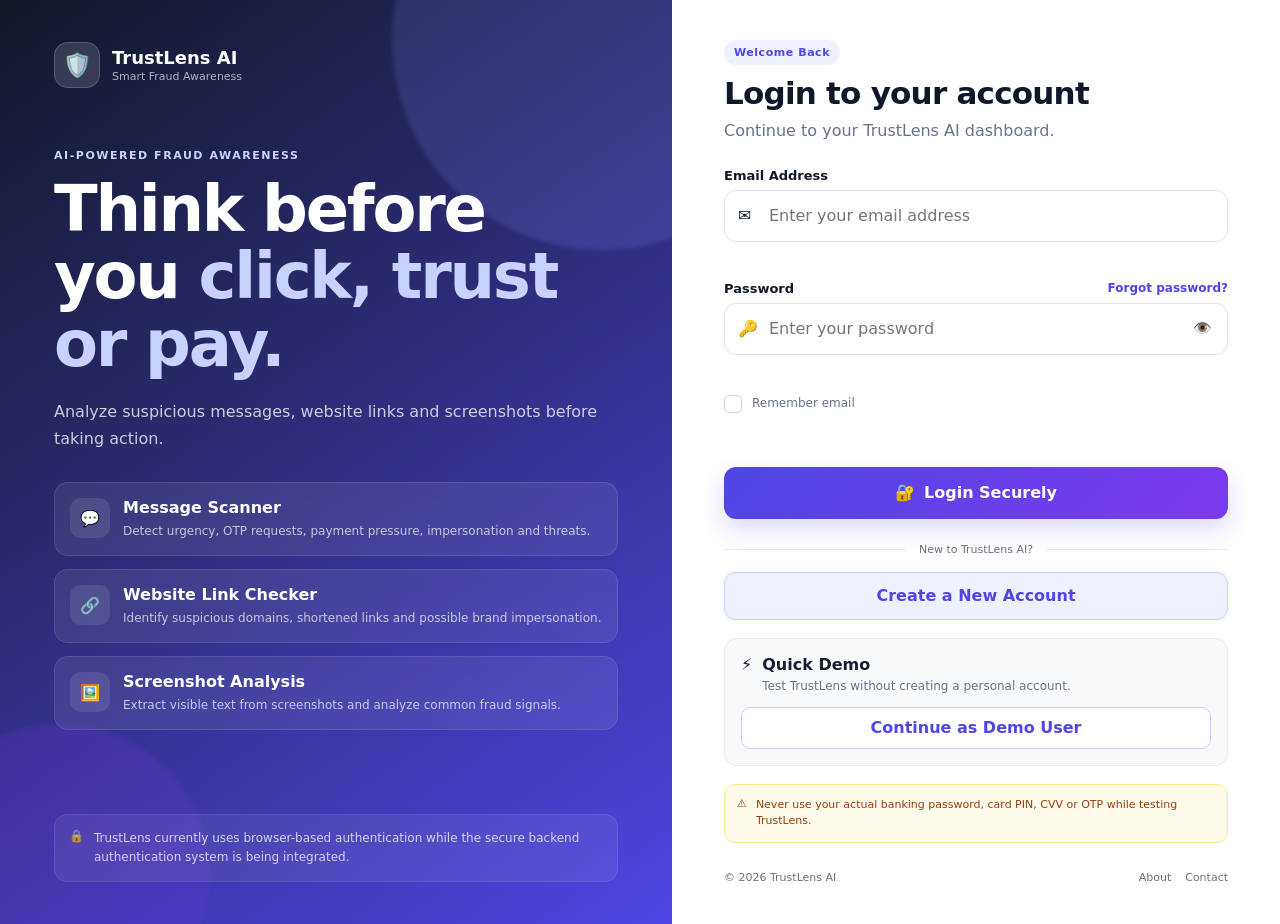
==== index.html @ c086fe5d "TrustLens submission" ====
<!DOCTYPE html>
<html lang="en">

<head>
    <meta charset="UTF-8">

    <meta
        name="viewport"
        content="width=device-width, initial-scale=1.0"
    >

    <meta
        name="description"
        content="Login to TrustLens AI and protect yourself from suspicious messages, links and online fraud."
    >

    <title>
        Login | TrustLens AI
    </title>

    <link
        rel="stylesheet"
        href="style.css"
    >
</head>


<body class="auth-body">


    <main class="auth-layout">


        <!-- =================================================
             LEFT INFORMATION SECTION
        ================================================== -->

        <section class="auth-showcase">


            <!-- Brand -->

            <a
                href="index.html"
                class="auth-brand"
            >

                <div
                    class="auth-brand-icon"
                    aria-hidden="true"
                >
                    🛡️
                </div>


                <div>

                    <strong>
                        TrustLens AI
                    </strong>

                    <span>
                        Smart Fraud Awareness
                    </span>

                </div>

            </a>


            <!-- Main showcase -->

            <div class="auth-showcase-content">


                <span class="auth-eyebrow">
                    AI-POWERED FRAUD AWARENESS
                </span>


                <h1>
                    Think before you
                    <span>
                        click, trust or pay.
                    </span>
                </h1>


                <p>
                    Analyze suspicious messages,
                    website links and screenshots
                    before taking action.
                </p>


                <div class="auth-feature-list">


                    <div class="auth-feature-item">

                        <div
                            class="auth-feature-icon"
                            aria-hidden="true"
                        >
                            💬
                        </div>


                        <div>

                            <strong>
                                Message Scanner
                            </strong>

                            <span>
                                Detect urgency, OTP requests,
                                payment pressure, impersonation
                                and threats.
                            </span>

                        </div>

                    </div>


                    <div class="auth-feature-item">

                        <div
                            class="auth-feature-icon"
                            aria-hidden="true"
                        >
                            🔗
                        </div>


                        <div>

                            <strong>
                                Website Link Checker
                            </strong>

                            <span>
                                Identify suspicious domains,
                                shortened links and possible
                                brand impersonation.
                            </span>

                        </div>

                    </div>


                    <div class="auth-feature-item">

                        <div
                            class="auth-feature-icon"
                            aria-hidden="true"
                        >
                            🖼️
                        </div>


                        <div>

                            <strong>
                                Screenshot Analysis
                            </strong>

                            <span>
                                Extract visible text from
                                screenshots and analyze common
                                fraud signals.
                            </span>

                        </div>

                    </div>

                </div>

            </div>


            <!-- Security note -->

            <div class="auth-security-note">

                <span aria-hidden="true">
                    🔒
                </span>

                <p>
                    TrustLens currently uses browser-based
                    authentication while the secure backend
                    authentication system is being integrated.
                </p>

            </div>


            <div
                class="auth-background-decoration auth-decoration-one"
                aria-hidden="true"
            ></div>

            <div
                class="auth-background-decoration auth-decoration-two"
                aria-hidden="true"
            ></div>

        </section>


        <!-- =================================================
             LOGIN SECTION
        ================================================== -->

        <section class="auth-form-section">


            <!-- Mobile brand -->

            <div class="auth-mobile-brand">

                <div
                    class="auth-brand-icon"
                    aria-hidden="true"
                >
                    🛡️
                </div>


                <div>

                    <strong>
                        TrustLens AI
                    </strong>

                    <span>
                        Fraud Awareness Platform
                    </span>

                </div>

            </div>


            <div class="auth-form-wrapper">


                <!-- Form header -->

                <div class="auth-form-header">

                    <span class="auth-form-badge">
                        Welcome Back
                    </span>


                    <h2>
                        Login to your account
                    </h2>


                    <p>
                        Continue to your TrustLens AI dashboard.
                    </p>

                </div>


                <!-- =================================================
                     LOGIN FORM
                ================================================== -->

                <form
                    id="loginForm"
                    class="auth-form"
                    novalidate
                >


                    <!-- Email -->

                    <div class="auth-field">


                        <label for="loginEmail">
                            Email Address
                        </label>


                        <div class="auth-input-wrapper">

                            <span
                                class="auth-input-icon"
                                aria-hidden="true"
                            >
                                ✉️
                            </span>


                            <input
                                type="email"
                                id="loginEmail"
                                name="email"
                                placeholder="Enter your email address"
                                autocomplete="email"
                                maxlength="100"
                                required
                            >

                        </div>


                        <small
                            id="loginEmailError"
                            class="auth-field-error"
                            aria-live="polite"
                        ></small>

                    </div>


                    <!-- Password -->

                    <div class="auth-field">


                        <div class="auth-label-row">

                            <label for="loginPassword">
                                Password
                            </label>


                            <button
                                type="button"
                                id="forgotPasswordButton"
                                class="auth-text-button"
                            >
                                Forgot password?
                            </button>

                        </div>


                        <div class="auth-input-wrapper">

                            <span
                                class="auth-input-icon"
                                aria-hidden="true"
                            >
                                🔑
                            </span>


                            <input
                                type="password"
                                id="loginPassword"
                                name="password"
                                placeholder="Enter your password"
                                autocomplete="current-password"
                                required
                            >


                            <button
                                type="button"
                                id="toggleLoginPassword"
                                class="password-toggle-button"
                                aria-label="Show password"
                                aria-pressed="false"
                                title="Show password"
                            >
                                👁️
                            </button>

                        </div>


                        <small
                            id="loginPasswordError"
                            class="auth-field-error"
                            aria-live="polite"
                        ></small>

                    </div>


                    <!-- Remember me -->

                    <div class="auth-options-row">

                        <label class="remember-checkbox">

                            <input
                                type="checkbox"
                                id="rememberMe"
                            >

                            <span
                                class="custom-checkbox"
                                aria-hidden="true"
                            ></span>

                            <span>
                                Remember email
                            </span>

                        </label>

                    </div>


                    <!-- Main form message -->

                    <div
                        id="loginMessage"
                        class="auth-form-message"
                        role="alert"
                        aria-live="polite"
                    ></div>


                    <!-- Login button -->

                    <button
                        type="submit"
                        id="loginButton"
                        class="auth-submit-button"
                    >

                        <span
                            class="button-icon"
                            aria-hidden="true"
                        >
                            🔐
                        </span>

                        <span class="button-text">
                            Login Securely
                        </span>

                    </button>

                </form>


                <!-- =================================================
                     NEW ACCOUNT
                ================================================== -->

                <div class="auth-divider">

                    <span>
                        New to TrustLens AI?
                    </span>

                </div>


                <a
                    href="signup.html"
                    class="auth-secondary-link"
                >
                    Create a New Account
                </a>


                <!-- =================================================
                     DEMO LOGIN
                ================================================== -->

                <div class="demo-login-card">


                    <div class="demo-login-heading">

                        <span aria-hidden="true">
                            ⚡
                        </span>


                        <div>

                            <strong>
                                Quick Demo
                            </strong>

                            <p>
                                Test TrustLens without creating
                                a personal account.
                            </p>

                        </div>

                    </div>


                    <button
                        type="button"
                        id="demoLoginButton"
                        class="demo-login-button"
                    >
                        Continue as Demo User
                    </button>

                </div>


                <!-- =================================================
                     WARNING
                ================================================== -->

                <div class="auth-warning">

                    <span aria-hidden="true">
                        ⚠️
                    </span>

                    <p>
                        Never use your actual banking password,
                        card PIN, CVV or OTP while testing
                        TrustLens.
                    </p>

                </div>

            </div>


            <!-- =================================================
                 FOOTER
            ================================================== -->

            <footer class="auth-footer">

                <p>
                    © 2026 TrustLens AI
                </p>


                <div>

                    <a href="about.html">
                        About
                    </a>

                    <a href="contact.html">
                        Contact
                    </a>

                </div>

            </footer>

        </section>

    </main>


    <!-- =====================================================
         FORGOT PASSWORD MODAL
    ====================================================== -->

    <div
        id="forgotPasswordModal"
        class="auth-modal hidden"
        aria-hidden="true"
    >


        <div
            id="forgotPasswordOverlay"
            class="auth-modal-overlay"
        ></div>


        <div
            class="auth-modal-card"
            role="dialog"
            aria-modal="true"
            aria-labelledby="forgotPasswordTitle"
        >


            <button
                type="button"
                id="closeForgotPasswordModal"
                class="auth-modal-close"
                aria-label="Close password reset"
            >
                ×
            </button>


            <div
                class="auth-modal-icon"
                aria-hidden="true"
            >
                🔑
            </div>


            <h2 id="forgotPasswordTitle">
                Reset Password
            </h2>


            <p>
                Enter your registered email address
                and create a new password.
            </p>


            <form
                id="forgotPasswordForm"
                class="auth-form"
                novalidate
            >


                <!-- Reset email -->

                <div class="auth-field">

                    <label for="resetEmail">
                        Registered Email
                    </label>


                    <div class="auth-input-wrapper">

                        <span
                            class="auth-input-icon"
                            aria-hidden="true"
                        >
                            ✉️
                        </span>


                        <input
                            type="email"
                            id="resetEmail"
                            name="resetEmail"
                            placeholder="Enter registered email"
                            autocomplete="email"
                            maxlength="100"
                            required
                        >

                    </div>


                    <small
                        id="resetEmailError"
                        class="auth-field-error"
                        aria-live="polite"
                    ></small>

                </div>


                <!-- New password -->

                <div class="auth-field">

                    <label for="resetPassword">
                        New Password
                    </label>


                    <div class="auth-input-wrapper">

                        <span
                            class="auth-input-icon"
                            aria-hidden="true"
                        >
                            🔒
                        </span>


                        <input
                            type="password"
                            id="resetPassword"
                            name="resetPassword"
                            placeholder="Create a new password"
                            autocomplete="new-password"
                            required
                        >


                        <button
                            type="button"
                            id="toggleResetPassword"
                            class="password-toggle-button"
                            aria-label="Show password"
                            aria-pressed="false"
                            title="Show password"
                        >
                            👁️
                        </button>

                    </div>


                    <small
                        id="resetPasswordError"
                        class="auth-field-error"
                        aria-live="polite"
                    ></small>

                </div>


                <!-- Confirm new password -->

                <div class="auth-field">

                    <label for="confirmResetPassword">
                        Confirm New Password
                    </label>


                    <div class="auth-input-wrapper">

                        <span
                            class="auth-input-icon"
                            aria-hidden="true"
                        >
                            🔐
                        </span>


                        <input
                            type="password"
                            id="confirmResetPassword"
                            name="confirmResetPassword"
                            placeholder="Confirm your new password"
                            autocomplete="new-password"
                            required
                        >


                        <button
                            type="button"
                            id="toggleConfirmResetPassword"
                            class="password-toggle-button"
                            aria-label="Show password"
                            aria-pressed="false"
                            title="Show password"
                        >
                            👁️
                        </button>

                    </div>


                    <small
                        id="confirmResetPasswordError"
                        class="auth-field-error"
                        aria-live="polite"
                    ></small>

                </div>


                <!-- Reset message -->

                <div
                    id="resetPasswordMessage"
                    class="auth-form-message"
                    role="alert"
                    aria-live="polite"
                ></div>


                <!-- Reset button -->

                <button
                    type="submit"
                    id="resetPasswordButton"
                    class="auth-submit-button"
                >
                    Update Password
                </button>

            </form>

        </div>

    </div>


    <!-- =====================================================
         JAVASCRIPT
    ====================================================== -->

    <script src="auth.js"></script>

</body>

</html>
---- style.css ----
/* =========================================================
   TRUSTLENS AI — GLOBAL DESIGN SYSTEM
   Compatible with:
   - index.html
   - signup.html
   - dashboard.html
   - history.html
   - about.html
   - contact.html
========================================================= */

:root {
  --primary: #4f46e5;
  --primary-dark: #3730a3;
  --primary-light: #6366f1;
  --primary-soft: #eef2ff;

  --secondary: #7c3aed;

  --page-bg: #f6f8fc;
  --sidebar-bg: #111827;

  --card-bg: #ffffff;
  --input-bg: #ffffff;

  --text: #172033;
  --heading: #0f172a;
  --muted: #687386;

  --border: #e5e9f2;
  --input-border: #dfe4ed;

  --success: #16a34a;
  --success-soft: #f0fdf4;

  --warning: #d97706;
  --warning-soft: #fffbeb;

  --danger: #dc2626;
  --danger-soft: #fef2f2;

  --shadow:
    0 12px 35px
    rgba(15, 23, 42, 0.08);

  --shadow-small:
    0 6px 18px
    rgba(15, 23, 42, 0.04);

  --radius-xl: 24px;
  --radius-lg: 20px;
  --radius-md: 14px;
  --radius-sm: 10px;

  --transition: 0.2s ease;
}


/* =========================================================
   RESET
========================================================= */

* {
  box-sizing: border-box;
}


html {
  scroll-behavior: smooth;
}


body {
  margin: 0;

  color: var(--text);

  background:
    var(--page-bg);

  font-family:
    Inter,
    ui-sans-serif,
    system-ui,
    -apple-system,
    BlinkMacSystemFont,
    "Segoe UI",
    sans-serif;
}


button,
input,
textarea,
select {
  font: inherit;
}


button,
a {
  -webkit-tap-highlight-color:
    transparent;
}


button {
  border: 0;
}


a {
  color: inherit;
  text-decoration: none;
}


img {
  max-width: 100%;
}


.hidden {
  display: none !important;
}


body.sidebar-open,
body.modal-open {
  overflow: hidden;
}


/* =========================================================
   SHARED TYPOGRAPHY
========================================================= */

.eyebrow {
  display: inline-block;

  margin-bottom: 7px;

  color: var(--primary);

  font-size: 11px;
  font-weight: 800;

  letter-spacing: 0.12em;
}


.section-header {
  margin-bottom: 20px;
}


.section-header h2 {
  margin: 0;

  color: var(--heading);

  font-size: 23px;
}


.section-header p {
  margin: 6px 0 0;

  color: var(--muted);

  line-height: 1.6;
}


.split-header {
  display: flex;

  align-items: center;
  justify-content: space-between;

  gap: 20px;
}


.text-link {
  color: var(--primary);

  font-size: 13px;
  font-weight: 800;
}


.text-link:hover {
  text-decoration: underline;
}


/* =========================================================
   SHARED BUTTONS
========================================================= */

.primary-button,
.primary-link {
  display: inline-flex;

  min-height: 44px;

  align-items: center;
  justify-content: center;

  gap: 8px;

  padding: 11px 17px;

  color: #ffffff;

  background:
    linear-gradient(
      135deg,
      var(--primary),
      var(--secondary)
    );

  border-radius: 10px;

  font-size: 13px;
  font-weight: 800;

  box-shadow:
    0 10px 20px
    rgba(79, 70, 229, 0.18);

  transition:
    transform var(--transition),
    box-shadow var(--transition);
}


.primary-button:hover,
.primary-link:hover {
  transform: translateY(-2px);

  box-shadow:
    0 14px 25px
    rgba(79, 70, 229, 0.24);
}


.secondary-button {
  display: inline-flex;

  min-height: 40px;

  align-items: center;
  justify-content: center;

  gap: 7px;

  padding: 9px 14px;

  color: var(--primary);

  background:
    var(--card-bg);

  border:
    1px solid #c7d2fe;

  border-radius: 10px;

  cursor: pointer;

  font-size: 13px;
  font-weight: 800;

  transition:
    background var(--transition),
    border-color var(--transition),
    transform var(--transition);
}


.secondary-button:hover {
  background: var(--primary-soft);

  border-color: #818cf8;

  transform: translateY(-1px);
}


.danger-outline-button {
  display: inline-flex;

  min-height: 38px;

  align-items: center;
  justify-content: center;

  padding: 0 13px;

  color: var(--danger);

  background: #ffffff;

  border:
    1px solid #fecaca;

  border-radius: 9px;

  cursor: pointer;

  font-weight: 800;

  transition:
    background var(--transition),
    border-color var(--transition);
}


.danger-outline-button:hover {
  background: var(--danger-soft);

  border-color: #f87171;
}


.danger-outline-button:disabled {
  opacity: 0.5;
  cursor: not-allowed;
}


.danger-button {
  display: inline-flex;

  min-height: 43px;

  align-items: center;
  justify-content: center;

  gap: 7px;

  padding: 10px 16px;

  color: #ffffff;

  background: var(--danger);

  border:
    1px solid var(--danger);

  border-radius: 11px;

  cursor: pointer;

  font-weight: 750;

  transition:
    background var(--transition),
    transform var(--transition);
}


.danger-button:hover {
  background: #b91c1c;

  transform: translateY(-1px);
}


/* =========================================================
   DASHBOARD LAYOUT
========================================================= */

.dashboard-body {
  min-height: 100vh;

  overflow-x: hidden;
}


.sidebar {
  position: fixed;

  inset:
    0 auto 0 0;

  z-index: 1000;

  display: flex;

  width: 260px;
  height: 100vh;

  flex-direction: column;

  padding: 24px 18px;

  color: #ffffff;

  background:
    linear-gradient(
      180deg,
      #111827 0%,
      #172033 100%
    );

  overflow-y: auto;
}


.brand {
  display: flex;

  align-items: center;

  gap: 12px;

  padding: 4px 6px 24px;

  border-bottom:
    1px solid
    rgba(255,255,255,0.08);
}


.brand-mark {
  display: grid;

  width: 44px;
  height: 44px;

  flex-shrink: 0;

  place-items: center;

  border-radius: 13px;

  background:
    rgba(99,102,241,0.22);

  font-size: 22px;
}


.brand h2 {
  margin: 0;

  font-size: 20px;
}


.brand span {
  color: #aab4c7;

  font-size: 12px;
}


.sidebar-close-button {
  display: none;

  position: absolute;

  top: 18px;
  right: 14px;

  width: 38px;
  height: 38px;

  place-items: center;

  color: #ffffff;

  background:
    rgba(255,255,255,0.08);

  border-radius: 10px;

  cursor: pointer;

  font-size: 24px;
  line-height: 1;
}


.sidebar-nav {
  display: grid;

  gap: 8px;

  margin-top: 24px;
}


.nav-link {
  display: flex;

  align-items: center;

  gap: 12px;

  padding: 12px 14px;

  color: #cbd5e1;

  border-radius: 11px;

  transition:
    background var(--transition),
    color var(--transition),
    transform var(--transition);
}


.nav-link:hover,
.nav-link.active {
  color: #ffffff;

  background:
    rgba(99,102,241,0.2);
}


.nav-link:hover {
  transform: translateX(2px);
}


.sidebar-note {
  margin-top: auto;

  padding: 16px;

  border:
    1px solid
    rgba(255,255,255,0.08);

  border-radius: 14px;

  background:
    rgba(255,255,255,0.04);
}


.sidebar-note strong {
  display: block;

  margin-bottom: 6px;
}


.sidebar-note p {
  margin: 0;

  color: #aab4c7;

  font-size: 12px;
  line-height: 1.55;
}


.logout-button {
  display: flex;

  width: 100%;

  align-items: center;
  justify-content: center;

  gap: 9px;

  margin-top: 14px;

  padding: 12px;

  color: #fecaca;

  background:
    rgba(220,38,38,0.12);

  border:
    1px solid
    rgba(248,113,113,0.25);

  border-radius: 11px;

  cursor: pointer;

  font-weight: 700;

  transition:
    color var(--transition),
    background var(--transition);
}


.logout-button:hover {
  color: #ffffff;

  background:
    #dc2626;
}


.sidebar-overlay {
  display: none;
}


/* =========================================================
   DASHBOARD MAIN
========================================================= */

.dashboard-main {
  width:
    calc(100% - 260px);

  min-height: 100vh;

  margin-left: 260px;
}


.topbar {
  position: sticky;

  top: 0;

  z-index: 500;

  display: flex;

  min-height: 82px;

  align-items: center;
  justify-content: space-between;

  gap: 20px;

  padding: 18px 30px;

  background:
    rgba(255,255,255,0.88);

  border-bottom:
    1px solid var(--border);

  backdrop-filter:
    blur(14px);
}


.topbar-left,
.topbar-right {
  display: flex;

  align-items: center;

  gap: 14px;
}


.topbar h1 {
  margin: 0;

  font-size: 24px;
}


.topbar p {
  margin: 4px 0 0;

  color: var(--muted);

  font-size: 13px;
}


.icon-button {
  display: grid;

  width: 42px;
  height: 42px;

  place-items: center;

  color: var(--text);

  background: var(--card-bg);

  border:
    1px solid var(--border);

  border-radius: 11px;

  cursor: pointer;

  transition:
    transform var(--transition),
    background var(--transition);
}


.icon-button:hover {
  transform: translateY(-1px);

  background:
    var(--primary-soft);
}


.menu-button {
  display: none;
}


.profile-card {
  display: flex;

  align-items: center;

  gap: 10px;

  padding: 8px 10px;

  border:
    1px solid var(--border);

  border-radius: 13px;

  background:
    var(--card-bg);
}


.user-avatar {
  display: grid;

  width: 38px;
  height: 38px;

  flex-shrink: 0;

  place-items: center;

  color: #ffffff;

  background:
    linear-gradient(
      135deg,
      var(--primary),
      var(--secondary)
    );

  border-radius: 11px;

  font-weight: 800;
}


.profile-text {
  display: grid;

  min-width: 0;
}


.profile-text strong {
  font-size: 13px;
}


.profile-text span {
  max-width: 190px;

  overflow: hidden;

  color: var(--muted);

  font-size: 11px;

  text-overflow: ellipsis;

  white-space: nowrap;
}


.dashboard-content {
  width: 100%;

  max-width: 1450px;

  margin: 0 auto;

  padding: 28px 30px 40px;
}


/* =========================================================
   DASHBOARD HERO
========================================================= */

.hero-card {
  display: flex;

  align-items: center;
  justify-content: space-between;

  gap: 28px;

  padding: 34px;

  color: #ffffff;

  background:
    linear-gradient(
      135deg,
      #4f46e5,
      #7c3aed
    );

  border-radius:
    var(--radius-lg);

  box-shadow:
    var(--shadow);

  overflow: hidden;
}


.hero-content {
  max-width: 720px;
}


.hero-card .eyebrow {
  color: #dbeafe;
}


.hero-card h2 {
  margin:
    0 0 10px;

  font-size:
    clamp(
      28px,
      4vw,
      42px
    );
}


.hero-card p {
  margin:
    0 0 22px;

  color:
    rgba(255,255,255,0.85);

  line-height: 1.7;
}


.hero-card .primary-link {
  color:
    var(--primary-dark);

  background: #ffffff;

  box-shadow: none;
}


.hero-visual {
  display: grid;

  width: 150px;
  height: 150px;

  flex-shrink: 0;

  place-items: center;

  border:
    1px solid
    rgba(255,255,255,0.2);

  border-radius: 36px;

  background:
    rgba(255,255,255,0.1);

  font-size: 64px;

  transform: rotate(6deg);
}


/* =========================================================
   STATISTICS
========================================================= */

.stats-grid {
  display: grid;

  grid-template-columns:
    repeat(
      3,
      minmax(0,1fr)
    );

  gap: 18px;

  margin-top: 22px;
}


.stat-card {
  display: flex;

  align-items: center;

  gap: 15px;

  padding: 21px;

  background:
    var(--card-bg);

  border:
    1px solid
    var(--border);

  border-radius:
    var(--radius-md);

  box-shadow:
    var(--shadow-small);
}


.stat-icon {
  display: grid;

  width: 48px;
  height: 48px;

  flex-shrink: 0;

  place-items: center;

  border-radius: 13px;

  font-size: 22px;
}


.stat-blue {
  background: #e0e7ff;
}


.stat-red {
  background: #fee2e2;
}


.stat-green {
  background: #dcfce7;
}


.stat-card span {
  display: block;

  color: var(--muted);

  font-size: 13px;
}


.stat-card strong {
  display: block;

  margin-top: 4px;

  font-size: 28px;
}


/* =========================================================
   DASHBOARD CARDS
========================================================= */

.scanner-card,
.result-card,
.recent-card,
.safety-card {
  margin-top: 22px;

  background:
    var(--card-bg);

  border:
    1px solid
    var(--border);

  border-radius:
    var(--radius-lg);

  box-shadow:
    0 8px 24px
    rgba(15,23,42,0.04);
}


.scanner-card,
.result-card,
.recent-card {
  padding: 26px;
}


/* =========================================================
   SCANNER TABS
========================================================= */

.scanner-tabs {
  display: grid;

  grid-template-columns:
    repeat(
      3,
      minmax(0,1fr)
    );

  gap: 8px;

  padding: 6px;

  background: #f1f4f9;

  border-radius: 13px;
}


.scan-tab {
  display: flex;

  min-height: 48px;

  align-items: center;
  justify-content: center;

  gap: 8px;

  color: var(--muted);

  background: transparent;

  border: 0;

  border-radius: 10px;

  cursor: pointer;

  font-weight: 800;

  transition:
    background var(--transition),
    color var(--transition),
    box-shadow var(--transition);
}


.scan-tab.active {
  color: var(--primary);

  background:
    var(--card-bg);

  box-shadow:
    0 4px 12px
    rgba(15,23,42,0.08);
}


.scan-panel {
  display: none;

  margin-top: 22px;
}


.scan-panel.active {
  display: block;
}


.scan-panel label {
  display: block;

  margin-bottom: 9px;

  font-weight: 800;
}


.scan-panel textarea,
.scan-panel input[type="text"] {
  width: 100%;

  color: var(--text);

  background:
    var(--input-bg);

  border:
    1px solid
    var(--border);

  border-radius: 12px;

  outline: none;

  transition:
    border-color var(--transition),
    box-shadow var(--transition);
}


.scan-panel textarea:focus,
.scan-panel input[type="text"]:focus {
  border-color:
    var(--primary);

  box-shadow:
    0 0 0 4px
    rgba(79,70,229,0.1);
}


#messageInput {
  min-height: 190px;

  padding: 16px;

  resize: vertical;

  line-height: 1.65;
}


#linkInput {
  min-height: 52px;

  padding: 0 15px;
}


.field-meta {
  display: flex;

  align-items: center;
  justify-content: space-between;

  gap: 15px;

  margin-top: 9px;

  color: var(--muted);

  font-size: 12px;
}


.field-help {
  margin: 9px 0 0;

  color: var(--muted);

  font-size: 12px;
  line-height: 1.5;
}


/* =========================================================
   SCREENSHOT UPLOAD
========================================================= */

.upload-box {
  display: flex !important;

  min-height: 220px;

  align-items: center;
  justify-content: center;

  flex-direction: column;

  padding: 28px;

  text-align: center;

  border:
    1.5px dashed
    #c7d2fe;

  border-radius: 16px;

  background: #fafbff;

  cursor: pointer;

  transition:
    background var(--transition),
    border-color var(--transition);
}


.upload-box:hover {
  background:
    var(--primary-soft);

  border-color:
    var(--primary);
}


.upload-box input {
  display: none;
}


.upload-icon {
  display: grid;

  width: 54px;
  height: 54px;

  place-items: center;

  margin-bottom: 10px;

  background:
    var(--primary-soft);

  border-radius: 14px;

  font-size: 25px;
}


.upload-box h3 {
  margin:
    0 0 6px;
}


.upload-box p {
  margin:
    0 0 15px;

  color: var(--muted);
}


.upload-button-text {
  padding:
    10px 14px;

  color: #ffffff;

  background:
    var(--primary);

  border-radius: 9px;

  font-weight: 800;
}


.selected-file-info {
  display: flex;

  align-items: center;
  justify-content: space-between;

  gap: 15px;

  margin-top: 14px;

  padding: 14px;

  background:
    var(--primary-soft);

  border:
    1px solid
    #c7d2fe;

  border-radius: 12px;
}


.selected-file-left {
  display: flex;

  align-items: center;

  gap: 11px;

  min-width: 0;
}


.file-icon {
  display: grid;

  width: 42px;
  height: 42px;

  place-items: center;

  background: #ffffff;

  border-radius: 10px;
}


.selected-file-left strong {
  display: block;

  max-width: 420px;

  overflow: hidden;

  text-overflow: ellipsis;

  white-space: nowrap;
}


.selected-file-left small {
  display: block;

  margin-top: 3px;

  color: var(--muted);
}


.screenshot-preview {
  display: none;

  width: auto;

  max-width: 100%;
  max-height: 440px;

  margin:
    18px auto 0;

  object-fit: contain;

  border:
    1px solid
    var(--border);

  border-radius: 14px;
}


/* =========================================================
   OCR
========================================================= */

.ocr-progress-section,
.extracted-text-section {
  margin-top: 18px;

  padding: 18px;

  background: #f8fafc;

  border:
    1px solid
    var(--border);

  border-radius: 13px;
}


.ocr-progress-header,
.ocr-progress-heading,
.extracted-text-header,
.extracted-header {
  display: flex;

  align-items: center;
  justify-content: space-between;

  gap: 15px;
}


.ocr-progress-header,
.ocr-progress-heading {
  margin-bottom: 10px;

  font-size: 13px;
}


.ocr-progress-track,
.progress-track {
  width: 100%;

  height: 9px;

  overflow: hidden;

  background: #e5e7eb;

  border-radius: 99px;
}


.ocr-progress-bar,
.progress-fill {
  width: 0;

  height: 100%;

  background:
    var(--primary);

  border-radius: inherit;

  transition:
    width 0.25s ease;
}


.ocr-progress-section p {
  margin:
    9px 0 0;

  color: var(--muted);

  font-size: 12px;
}


.extracted-text-header h3,
.extracted-header h3 {
  margin: 0;
}


#extractedText {
  width: 100%;

  min-height: 170px;

  margin-top: 14px;

  padding: 14px;

  color: var(--text);

  background:
    var(--input-bg);

  border:
    1px solid
    var(--border);

  border-radius: 12px;

  resize: vertical;

  outline: none;

  line-height: 1.6;
}


/* =========================================================
   FORM MESSAGE + ANALYZE BUTTON
========================================================= */

.form-message {
  min-height: 22px;

  margin-top: 14px;

  font-size: 13px;
  font-weight: 700;
}


.form-message.error {
  color: var(--danger);
}


.form-message.success {
  color: var(--success);
}


.form-message.info {
  color: var(--primary);
}


.analyze-button {
  display: flex;

  width: 100%;

  min-height: 54px;

  align-items: center;
  justify-content: center;

  gap: 9px;

  margin-top: 8px;

  color: #ffffff;

  background:
    linear-gradient(
      135deg,
      var(--primary),
      var(--secondary)
    );

  border-radius: 12px;

  cursor: pointer;

  font-weight: 900;

  box-shadow:
    0 10px 20px
    rgba(79,70,229,0.2);

  transition:
    transform var(--transition),
    box-shadow var(--transition);
}


.analyze-button:hover {
  transform:
    translateY(-1px);

  box-shadow:
    0 14px 26px
    rgba(79,70,229,0.24);
}


.analyze-button:disabled {
  cursor: not-allowed;

  opacity: 0.65;

  transform: none;
}


/* =========================================================
   RESULT CARD
========================================================= */

.result-header {
  display: flex;

  align-items: center;
  justify-content: space-between;

  gap: 20px;
}


.result-header h2 {
  margin: 0;
}


.risk-score {
  display: grid;

  width: 76px;
  height: 76px;

  flex-shrink: 0;

  place-items: center;

  border-radius: 50%;

  font-size: 22px;
  font-weight: 900;

  background:
    var(--primary-soft);

  color:
    var(--primary);
}


.risk-track {
  margin-top: 18px;
}


.result-description {
  margin:
    16px 0 0;

  color: var(--muted);

  line-height: 1.65;
}


.result-grid {
  display: grid;

  grid-template-columns:
    repeat(
      2,
      minmax(0,1fr)
    );

  gap: 16px;

  margin-top: 18px;
}


.result-box {
  padding: 18px;

  background: #f8fafc;

  border:
    1px solid
    var(--border);

  border-radius: 13px;
}


.result-box h3 {
  margin:
    0 0 10px;

  font-size: 16px;
}


.result-box ul {
  margin: 0;

  padding-left: 20px;
}


.result-box li {
  margin-bottom: 7px;

  line-height: 1.5;
}


.advice-box p {
  margin: 0;

  line-height: 1.65;
}


.analysis-summary {
  display: grid;

  grid-template-columns:
    repeat(
      3,
      minmax(0,1fr)
    );

  gap: 12px;

  margin-top: 18px;
}


.analysis-summary div {
  padding: 14px;

  background: #f8fafc;

  border:
    1px solid
    var(--border);

  border-radius: 12px;
}


.analysis-summary span {
  display: block;

  margin-bottom: 4px;

  color: var(--muted);

  font-size: 12px;
}


.result-card.safe-result {
  border-top:
    4px solid
    var(--success);
}


.result-card.warning-result {
  border-top:
    4px solid
    var(--warning);
}


.result-card.danger-result {
  border-top:
    4px solid
    var(--danger);
}


/* =========================================================
   RECENT SCANS
========================================================= */

.recent-scans-list {
  display: grid;

  gap: 12px;
}


.recent-scan-item {
  display: flex;

  width: 100%;

  align-items: center;
  justify-content: space-between;

  gap: 18px;

  padding: 15px;

  color: var(--text);

  text-align: left;

  background: #f8fafc;

  border:
    1px solid
    var(--border);

  border-radius: 13px;

  cursor: pointer;

  transition:
    border-color var(--transition),
    background var(--transition),
    transform var(--transition);
}


.recent-scan-item:hover {
  background:
    var(--primary-soft);

  border-color:
    #c7d2fe;

  transform:
    translateY(-1px);
}


.recent-scan-main {
  display: flex;

  align-items: center;

  gap: 12px;

  min-width: 0;
}


.recent-scan-icon {
  display: grid;

  width: 42px;
  height: 42px;

  flex-shrink: 0;

  place-items: center;

  background:
    var(--primary-soft);

  border-radius: 11px;
}


.recent-scan-main p {
  margin:
    4px 0 0;

  max-width: 650px;

  overflow: hidden;

  color: var(--muted);

  font-size: 12px;

  text-overflow: ellipsis;

  white-space: nowrap;
}


.recent-scan-result {
  display: grid;

  justify-items: end;

  gap: 4px;

  flex-shrink: 0;
}


.recent-scan-result span {
  font-size: 11px;
  font-weight: 800;
}


.recent-high-risk {
  color: var(--danger);
}


.recent-suspicious {
  color: var(--warning);
}


.recent-safe {
  color: var(--success);
}


/* =========================================================
   EMPTY STATE
========================================================= */

.empty-state {
  padding:
    36px 15px;

  text-align: center;
}


.empty-state > div,
.empty-state-icon {
  font-size: 42px;
}


.empty-state h3 {
  margin:
    8px 0 5px;
}


.empty-state p {
  margin: 0;

  color: var(--muted);
}


/* =========================================================
   SAFETY CARD
========================================================= */

.safety-card {
  display: flex;

  align-items: flex-start;

  gap: 14px;

  padding: 20px;

  background:
    #fffbeb;

  border-color:
    #fde68a;
}


.safety-card h3 {
  margin:
    0 0 5px;

  color: #92400e;
}


.safety-card p {
  margin: 0;

  color: #a16207;

  line-height: 1.6;
}


.dashboard-footer {
  padding:
    28px 0 8px;

  color: var(--muted);

  text-align: center;

  font-size: 12px;
}


/* =========================================================
   SCAN LOADING PANEL
========================================================= */

.scan-loading-panel {
  margin-top: 22px;
}


.scan-loading-card {
  display: flex;

  align-items: center;

  gap: 30px;

  padding: 30px;

  background:
    var(--card-bg);

  border:
    1px solid
    var(--border);

  border-radius:
    var(--radius-lg);

  box-shadow:
    var(--shadow-small);
}


.scan-loading-animation {
  flex-shrink: 0;
}


.scanner-circle {
  position: relative;

  display: grid;

  width: 115px;
  height: 115px;

  place-items: center;

  overflow: hidden;

  background:
    var(--primary-soft);

  border:
    1px solid #c7d2fe;

  border-radius: 50%;
}


.scanner-icon {
  font-size: 42px;
}


.scanner-line {
  position: absolute;

  top: -10px;

  width: 80%;
  height: 4px;

  background:
    linear-gradient(
      90deg,
      transparent,
      var(--primary),
      transparent
    );

  box-shadow:
    0 0 15px
    rgba(79,70,229,0.45);

  animation:
    scannerMove 1.3s
    linear infinite;
}


@keyframes scannerMove {
  from {
    top: 10%;
  }

  to {
    top: 90%;
  }
}


.scan-loading-content {
  width: 100%;
}


.scan-loading-label {
  color: var(--primary);

  font-size: 11px;
  font-weight: 900;

  letter-spacing: 0.1em;
}


.scan-loading-content h3 {
  margin:
    7px 0 6px;
}


.scan-loading-content > p {
  margin:
    0 0 18px;

  color: var(--muted);
}


.scan-loading-progress {
  width: 100%;

  height: 9px;

  overflow: hidden;

  background:
    #e5e7eb;

  border-radius: 99px;
}


.scan-loading-progress-bar {
  width: 0;

  height: 100%;

  background:
    linear-gradient(
      90deg,
      var(--primary),
      var(--secondary)
    );

  border-radius: inherit;

  transition:
    width 0.25s ease;
}


.scan-loading-steps {
  display: grid;

  grid-template-columns:
    repeat(
      5,
      minmax(0,1fr)
    );

  gap: 8px;

  margin-top: 18px;
}


.scan-loading-step {
  display: grid;

  justify-items: center;

  gap: 5px;

  text-align: center;

  color: var(--muted);

  font-size: 10px;
}


.scan-loading-step span {
  display: grid;

  width: 26px;
  height: 26px;

  place-items: center;

  background:
    #eef0f5;

  border-radius: 50%;

  font-size: 11px;
  font-weight: 800;
}


.scan-loading-step p {
  margin: 0;
}


.scan-loading-step.active {
  color: var(--primary);

  font-weight: 700;
}


.scan-loading-step.active span {
  color: #ffffff;

  background:
    var(--primary);
}


.scan-loading-step.completed {
  color:
    var(--success);
}


.scan-loading-step.completed span {
  color: #ffffff;

  background:
    var(--success);
}
/* =========================================================
   AUTH PAGES
========================================================= */

.auth-body {
  min-height: 100vh;

  background:
    linear-gradient(
      135deg,
      #f8fafc,
      #eef2ff
    );
}


.auth-layout {
  display: grid;

  min-height: 100vh;

  grid-template-columns:
    minmax(0, 1.05fr)
    minmax(480px, 0.95fr);
}


/* =========================================================
   AUTH SHOWCASE
========================================================= */

.auth-showcase {
  position: relative;

  display: flex;

  min-height: 100vh;

  flex-direction: column;

  padding:
    42px 54px;

  color: #ffffff;

  background:
    linear-gradient(
      145deg,
      #111827 0%,
      #312e81 50%,
      #4f46e5 100%
    );

  overflow: hidden;
}


.auth-brand {
  position: relative;

  z-index: 2;

  display: inline-flex;

  width: fit-content;

  align-items: center;

  gap: 12px;
}


.auth-brand-icon {
  display: grid;

  width: 46px;
  height: 46px;

  flex-shrink: 0;

  place-items: center;

  background:
    rgba(255,255,255,0.14);

  border:
    1px solid
    rgba(255,255,255,0.16);

  border-radius: 14px;

  font-size: 23px;
}


.auth-brand strong {
  display: block;

  font-size: 18px;
}


.auth-brand span {
  display: block;

  margin-top: 2px;

  color:
    rgba(255,255,255,0.66);

  font-size: 11px;
}


.auth-showcase-content {
  position: relative;

  z-index: 2;

  width: 100%;

  max-width: 680px;

  margin:
    auto 0;
}


.auth-eyebrow {
  display: inline-block;

  margin-bottom: 14px;

  color: #c7d2fe;

  font-size: 11px;
  font-weight: 900;

  letter-spacing: 0.14em;
}


.auth-showcase-content h1 {
  margin:
    0 0 20px;

  font-size:
    clamp(
      40px,
      5vw,
      64px
    );

  line-height: 1.05;

  letter-spacing: -0.035em;
}


.auth-showcase-content h1 span {
  color: #c7d2fe;
}


.auth-showcase-content > p {
  max-width: 600px;

  margin:
    0 0 30px;

  color:
    rgba(255,255,255,0.76);

  font-size: 16px;
  line-height: 1.7;
}


.auth-feature-list {
  display: grid;

  gap: 13px;
}


.auth-feature-item {
  display: flex;

  align-items: flex-start;

  gap: 13px;

  padding: 15px;

  background:
    rgba(255,255,255,0.08);

  border:
    1px solid
    rgba(255,255,255,0.1);

  border-radius: 14px;

  backdrop-filter:
    blur(8px);
}


.auth-feature-icon {
  display: grid;

  width: 40px;
  height: 40px;

  flex-shrink: 0;

  place-items: center;

  background:
    rgba(255,255,255,0.1);

  border-radius: 11px;
}


.auth-feature-item strong {
  display: block;

  margin-bottom: 3px;
}


.auth-feature-item span {
  color:
    rgba(255,255,255,0.7);

  font-size: 12px;
  line-height: 1.5;
}


.auth-security-note {
  position: relative;

  z-index: 2;

  display: flex;

  align-items: flex-start;

  gap: 10px;

  margin-top: 28px;

  padding: 14px;

  color:
    rgba(255,255,255,0.75);

  background:
    rgba(255,255,255,0.07);

  border:
    1px solid
    rgba(255,255,255,0.09);

  border-radius: 13px;

  font-size: 12px;
}


.auth-security-note p {
  margin: 0;

  line-height: 1.55;
}


.auth-background-decoration {
  position: absolute;

  border-radius: 50%;

  filter: blur(2px);

  pointer-events: none;
}


.auth-decoration-one {
  width: 420px;
  height: 420px;

  top: -170px;
  right: -140px;

  background:
    rgba(129,140,248,0.18);
}


.auth-decoration-two {
  width: 300px;
  height: 300px;

  bottom: -100px;
  left: -90px;

  background:
    rgba(124,58,237,0.18);
}


/* =========================================================
   AUTH FORM SIDE
========================================================= */

.auth-form-section {
  display: flex;

  min-height: 100vh;

  flex-direction: column;

  justify-content: center;

  padding:
    40px 52px;

  background:
    var(--card-bg);
}


.auth-mobile-brand {
  display: none;
}


.auth-form-wrapper {
  width: 100%;

  max-width: 520px;

  margin: auto;
}


.auth-form-header {
  margin-bottom: 24px;
}


.auth-form-badge {
  display: inline-flex;

  margin-bottom: 10px;

  padding:
    6px 10px;

  color: var(--primary);

  background:
    var(--primary-soft);

  border-radius: 99px;

  font-size: 11px;
  font-weight: 900;

  letter-spacing: 0.05em;
}


.auth-form-header h2 {
  margin:
    0 0 7px;

  color: var(--heading);

  font-size: 31px;

  letter-spacing: -0.025em;
}


.auth-form-header p {
  margin: 0;

  color: var(--muted);

  line-height: 1.6;
}


/* =========================================================
   AUTH FORM
========================================================= */

.auth-form {
  display: grid;

  gap: 17px;
}


.auth-field {
  display: grid;

  gap: 7px;
}


.auth-field label {
  color: var(--heading);

  font-size: 13px;
  font-weight: 800;
}


.auth-label-row {
  display: flex;

  align-items: center;
  justify-content: space-between;

  gap: 12px;
}


.auth-input-wrapper {
  position: relative;

  display: flex;

  align-items: center;
}


.auth-input-wrapper input {
  width: 100%;

  min-height: 52px;

  padding:
    0 48px 0 44px;

  color: var(--text);

  background:
    var(--input-bg);

  border:
    1px solid
    var(--input-border);

  border-radius: 12px;

  outline: none;

  transition:
    border-color var(--transition),
    box-shadow var(--transition),
    background var(--transition);
}


.auth-input-wrapper input:focus {
  border-color:
    var(--primary);

  box-shadow:
    0 0 0 4px
    rgba(79,70,229,0.1);
}


.auth-input-icon {
  position: absolute;

  left: 14px;

  z-index: 1;

  font-size: 16px;
}


.password-toggle-button {
  position: absolute;

  right: 8px;

  display: grid;

  width: 36px;
  height: 36px;

  place-items: center;

  padding: 0;

  color: var(--muted);

  background: transparent;

  border-radius: 9px;

  cursor: pointer;

  font-size: 15px;

  line-height: 1;
}


.password-toggle-button:hover {
  background:
    var(--primary-soft);
}


.auth-field-error {
  min-height: 15px;

  color: var(--danger);

  font-size: 11px;
  line-height: 1.4;
}


.input-error {
  border-color:
    var(--danger) !important;

  box-shadow:
    0 0 0 3px
    rgba(220,38,38,0.08) !important;
}


.input-success {
  border-color:
    var(--success) !important;
}


/* =========================================================
   AUTH OPTIONS
========================================================= */

.auth-options-row {
  display: flex;

  align-items: center;
  justify-content: space-between;

  gap: 16px;
}


.remember-checkbox {
  display: flex;

  align-items: flex-start;

  gap: 10px;

  cursor: pointer;

  color: var(--muted);

  font-size: 12px;
  line-height: 1.5;
}


.remember-checkbox input {
  position: absolute;

  width: 1px;
  height: 1px;

  opacity: 0;
}


.custom-checkbox {
  position: relative;

  display: grid;

  width: 18px;
  height: 18px;

  flex-shrink: 0;

  place-items: center;

  margin-top: 1px;

  background:
    var(--card-bg);

  border:
    1.5px solid
    #cbd5e1;

  border-radius: 5px;

  transition:
    background var(--transition),
    border-color var(--transition);
}


.remember-checkbox input:checked +
.custom-checkbox {
  background:
    var(--primary);

  border-color:
    var(--primary);
}


.remember-checkbox input:checked +
.custom-checkbox::after {
  content: "✓";

  color: #ffffff;

  font-size: 12px;
  font-weight: 900;
}


.auth-text-button {
  padding: 0;

  color: var(--primary);

  background: none;

  cursor: pointer;

  font-size: 12px;
  font-weight: 800;
}


.auth-text-button:hover {
  text-decoration: underline;
}


/* =========================================================
   AUTH MESSAGES
========================================================= */

.auth-form-message {
  min-height: 20px;

  padding: 0;

  border-radius: 9px;

  font-size: 12px;
  font-weight: 700;

  line-height: 1.5;
}


.auth-form-message:not(:empty) {
  padding:
    10px 12px;
}


.auth-form-message.error {
  color: #991b1b;

  background:
    var(--danger-soft);

  border:
    1px solid
    #fecaca;
}


.auth-form-message.success {
  color: #166534;

  background:
    var(--success-soft);

  border:
    1px solid
    #bbf7d0;
}


.auth-form-message.info {
  color: #3730a3;

  background:
    var(--primary-soft);

  border:
    1px solid
    #c7d2fe;
}


/* =========================================================
   AUTH SUBMIT
========================================================= */

.auth-submit-button {
  display: flex;

  width: 100%;

  min-height: 52px;

  align-items: center;
  justify-content: center;

  gap: 9px;

  color: #ffffff;

  background:
    linear-gradient(
      135deg,
      var(--primary),
      var(--secondary)
    );

  border-radius: 12px;

  cursor: pointer;

  font-weight: 900;

  box-shadow:
    0 10px 22px
    rgba(79,70,229,0.2);

  transition:
    transform var(--transition),
    box-shadow var(--transition),
    opacity var(--transition);
}


.auth-submit-button:hover:not(:disabled) {
  transform:
    translateY(-1px);

  box-shadow:
    0 14px 26px
    rgba(79,70,229,0.26);
}


.auth-submit-button:disabled {
  cursor: not-allowed;

  opacity: 0.72;
}


.auth-submit-button.success {
  background:
    var(--success);
}


/* =========================================================
   DIVIDER + SECONDARY LINK
========================================================= */

.auth-divider {
  position: relative;

  display: flex;

  align-items: center;
  justify-content: center;

  margin:
    24px 0 16px;

  color: var(--muted);

  font-size: 11px;
}


.auth-divider::before,
.auth-divider::after {
  content: "";

  flex: 1;

  height: 1px;

  background:
    var(--border);
}


.auth-divider span {
  padding:
    0 12px;
}


.auth-secondary-link {
  display: flex;

  min-height: 48px;

  align-items: center;
  justify-content: center;

  color: var(--primary);

  background:
    var(--primary-soft);

  border:
    1px solid
    #c7d2fe;

  border-radius: 11px;

  font-weight: 850;

  transition:
    background var(--transition),
    transform var(--transition);
}


.auth-secondary-link:hover {
  background:
    #e0e7ff;

  transform:
    translateY(-1px);
}


/* =========================================================
   DEMO LOGIN
========================================================= */

.demo-login-card {
  margin-top: 18px;

  padding: 16px;

  background: #f8fafc;

  border:
    1px solid
    var(--border);

  border-radius: 13px;
}


.demo-login-heading {
  display: flex;

  align-items: flex-start;

  gap: 10px;
}


.demo-login-heading strong {
  display: block;
}


.demo-login-heading p {
  margin:
    3px 0 0;

  color: var(--muted);

  font-size: 12px;
  line-height: 1.5;
}


.demo-login-button {
  width: 100%;

  min-height: 42px;

  margin-top: 12px;

  color: var(--primary);

  background:
    var(--card-bg);

  border:
    1px solid
    #c7d2fe;

  border-radius: 9px;

  cursor: pointer;

  font-weight: 800;
}


.demo-login-button:hover {
  background:
    var(--primary-soft);
}


/* =========================================================
   AUTH WARNING
========================================================= */

.auth-warning {
  display: flex;

  align-items: flex-start;

  gap: 9px;

  margin-top: 18px;

  padding: 12px;

  color: #92400e;

  background:
    var(--warning-soft);

  border:
    1px solid
    #fde68a;

  border-radius: 11px;

  font-size: 11px;
}


.auth-warning p {
  margin: 0;

  line-height: 1.5;
}


/* =========================================================
   AUTH FOOTER
========================================================= */

.auth-footer {
  display: flex;

  width: 100%;
  max-width: 520px;

  align-items: center;
  justify-content: space-between;

  gap: 16px;

  margin:
    28px auto 0;

  color: var(--muted);

  font-size: 11px;
}


.auth-footer p {
  margin: 0;
}


.auth-footer div {
  display: flex;

  gap: 14px;
}


.auth-footer a:hover {
  color: var(--primary);
}


/* =========================================================
   SIGNUP
========================================================= */

.signup-form-wrapper {
  max-width: 540px;
}


.signup-form-section {
  overflow-y: auto;
}


.signup-terms {
  padding: 12px;

  background: #f8fafc;

  border:
    1px solid
    var(--border);

  border-radius: 11px;
}


.signup-terms-error {
  background:
    var(--danger-soft);

  border-color:
    #fecaca;
}


/* =========================================================
   PASSWORD STRENGTH
========================================================= */

.password-strength {
  display: grid;

  gap: 7px;

  margin-top: 5px;
}


.password-strength-track {
  width: 100%;

  height: 7px;

  overflow: hidden;

  background:
    #e5e7eb;

  border-radius: 99px;
}


.password-strength-bar {
  width: 0;
  height: 100%;

  border-radius: inherit;

  transition:
    width 0.25s ease,
    background 0.25s ease;
}


.password-strength-bar.empty {
  width: 0;
}


.password-strength-bar.very-weak {
  width: 18%;

  background:
    #ef4444;
}


.password-strength-bar.weak {
  width: 35%;

  background:
    #f97316;
}


.password-strength-bar.medium {
  width: 55%;

  background:
    #eab308;
}


.password-strength-bar.strong {
  width: 78%;

  background:
    #22c55e;
}


.password-strength-bar.very-strong {
  width: 100%;

  background:
    #15803d;
}


.password-strength-text {
  display: flex;

  align-items: center;
  justify-content: space-between;

  gap: 10px;

  color: var(--muted);

  font-size: 11px;
}


.password-strength-text strong.empty {
  color: var(--muted);
}


.password-strength-text strong.very-weak {
  color: #dc2626;
}


.password-strength-text strong.weak {
  color: #ea580c;
}


.password-strength-text strong.medium {
  color: #ca8a04;
}


.password-strength-text strong.strong,
.password-strength-text strong.very-strong {
  color: var(--success);
}


/* =========================================================
   PASSWORD REQUIREMENTS
========================================================= */

.password-requirements-card {
  padding: 15px;

  background: #f8fafc;

  border:
    1px solid
    var(--border);

  border-radius: 12px;
}


.password-requirements-heading {
  display: flex;

  align-items: flex-start;

  gap: 10px;

  margin-bottom: 12px;
}


.password-requirements-heading strong {
  display: block;

  font-size: 13px;
}


.password-requirements-heading p {
  margin:
    2px 0 0;

  color: var(--muted);

  font-size: 11px;
}


.password-requirements-list {
  display: grid;

  grid-template-columns:
    repeat(
      2,
      minmax(0,1fr)
    );

  gap: 8px;
}


.password-requirement {
  display: flex;

  align-items: center;

  gap: 8px;

  color: var(--muted);

  font-size: 11px;
}


.password-requirement > span {
  display: grid;

  width: 17px;
  height: 17px;

  flex-shrink: 0;

  place-items: center;

  background: #e5e7eb;

  border-radius: 50%;
}


.password-requirement > span::after {
  content: "•";

  color: #94a3b8;

  font-size: 10px;
}


.password-requirement.completed {
  color: var(--success);
}


.password-requirement.completed > span {
  color: #ffffff;

  background:
    var(--success);
}


.password-requirement.completed > span::after {
  content: "✓";

  color: #ffffff;

  font-weight: 900;
}


/* =========================================================
   AUTH MODAL
========================================================= */

.auth-modal {
  position: fixed;

  inset: 0;

  z-index: 5000;

  display: flex;

  align-items: center;
  justify-content: center;

  padding: 22px;
}


.auth-modal-overlay {
  position: absolute;

  inset: 0;

  background:
    rgba(15,23,42,0.68);

  backdrop-filter:
    blur(6px);
}


.auth-modal-card {
  position: relative;

  z-index: 1;

  width:
    min(
      480px,
      100%
    );

  max-height:
    calc(
      100vh - 44px
    );

  overflow-y: auto;

  padding: 28px;

  background:
    var(--card-bg);

  border:
    1px solid
    var(--border);

  border-radius: 20px;

  box-shadow:
    0 28px 75px
    rgba(15,23,42,0.28);
}


.auth-modal-close {
  position: absolute;

  top: 14px;
  right: 14px;

  display: grid;

  width: 38px;
  height: 38px;

  place-items: center;

  color: var(--text);

  background: #f8fafc;

  border:
    1px solid
    var(--border);

  border-radius: 10px;

  cursor: pointer;

  font-size: 22px;
}


.auth-modal-icon {
  display: grid;

  width: 48px;
  height: 48px;

  place-items: center;

  margin-bottom: 13px;

  background:
    var(--primary-soft);

  border-radius: 13px;

  font-size: 22px;
}


.auth-modal-card h2 {
  margin:
    0 0 6px;
}


.auth-modal-card > p {
  margin:
    0 0 20px;

  color: var(--muted);

  line-height: 1.6;
}


/* =========================================================
   HISTORY PAGE
========================================================= */

.history-page-content {
  display: grid;

  gap: 22px;
}


.history-hero-card {
  display: flex;

  align-items: center;
  justify-content: space-between;

  gap: 28px;

  padding: 30px;

  color: #ffffff;

  background:
    linear-gradient(
      135deg,
      #312e81,
      #4f46e5
    );

  border-radius:
    var(--radius-lg);

  overflow: hidden;
}


.history-hero-content {
  max-width: 720px;
}


.history-hero-card .eyebrow {
  color: #c7d2fe;
}


.history-hero-card h2 {
  margin:
    0 0 10px;

  font-size:
    clamp(
      28px,
      4vw,
      40px
    );
}


.history-hero-card p {
  margin:
    0 0 20px;

  color:
    rgba(255,255,255,0.78);

  line-height: 1.65;
}


.history-hero-card .primary-button {
  color:
    var(--primary-dark);

  background:
    #ffffff;

  box-shadow: none;
}


.history-hero-visual {
  display: grid;

  width: 130px;
  height: 130px;

  flex-shrink: 0;

  place-items: center;

  background:
    rgba(255,255,255,0.1);

  border:
    1px solid
    rgba(255,255,255,0.16);

  border-radius: 30px;

  font-size: 54px;
}


/* =========================================================
   HISTORY CONTROLS
========================================================= */

.history-controls-card,
.history-list-card {
  padding: 24px;

  background:
    var(--card-bg);

  border:
    1px solid
    var(--border);

  border-radius:
    var(--radius-lg);

  box-shadow:
    var(--shadow-small);
}


.history-controls-heading {
  display: flex;

  align-items: flex-start;
  justify-content: space-between;

  gap: 18px;

  margin-bottom: 20px;
}


.history-controls-heading h2 {
  margin:
    0 0 5px;
}


.history-controls-heading p {
  margin: 0;

  color: var(--muted);
}


.history-filter-grid {
  display: grid;

  grid-template-columns:
    minmax(0,2fr)
    minmax(180px,0.8fr)
    minmax(120px,0.45fr);

  gap: 14px;
}


.history-search-field,
.history-filter-field {
  display: grid;

  gap: 7px;
}


.history-search-field label,
.history-filter-field label {
  color: var(--heading);

  font-size: 12px;
  font-weight: 800;
}


.history-input-wrapper {
  position: relative;

  display: flex;

  align-items: center;
}


.history-input-icon {
  position: absolute;

  left: 13px;

  z-index: 1;
}


.history-input-wrapper input,
.history-filter-field select {
  width: 100%;

  min-height: 46px;

  color: var(--text);

  background:
    var(--input-bg);

  border:
    1px solid
    var(--border);

  border-radius: 10px;

  outline: none;
}


.history-input-wrapper input {
  padding:
    0 13px 0 40px;
}


.history-filter-field select {
  padding:
    0 12px;
}


.history-input-wrapper input:focus,
.history-filter-field select:focus {
  border-color:
    var(--primary);

  box-shadow:
    0 0 0 3px
    rgba(79,70,229,0.08);
}


.history-result-count {
  display: flex;

  min-height: 46px;

  align-items: center;

  padding:
    0 13px;

  color: var(--primary);

  background:
    var(--primary-soft);

  border:
    1px solid
    #c7d2fe;

  border-radius: 10px;

  font-size: 12px;
  font-weight: 850;
}


/* =========================================================
   HISTORY LIST
========================================================= */

.history-list {
  display: grid;

  gap: 13px;
}


.history-item {
  display: flex;

  align-items: flex-start;

  gap: 15px;

  padding: 17px;

  background: #f8fafc;

  border:
    1px solid
    var(--border);

  border-radius: 14px;

  transition:
    border-color var(--transition),
    transform var(--transition),
    background var(--transition);
}


.history-item:hover {
  background:
    #fbfcff;

  border-color:
    #c7d2fe;

  transform:
    translateY(-1px);
}


.history-item-icon {
  display: grid;

  width: 46px;
  height: 46px;

  flex-shrink: 0;

  place-items: center;

  background:
    var(--primary-soft);

  border-radius: 12px;

  font-size: 20px;
}


.history-item-content {
  min-width: 0;

  flex: 1;
}


.history-item-top {
  display: flex;

  align-items: flex-start;
  justify-content: space-between;

  gap: 14px;
}


.history-item-type {
  color: var(--primary);

  font-size: 10px;
  font-weight: 900;

  letter-spacing: 0.06em;

  text-transform: uppercase;
}


.history-item-top h3 {
  margin:
    4px 0 0;

  font-size: 16px;
}


.history-item-score {
  display: grid;

  flex-shrink: 0;

  justify-items: end;

  gap: 3px;
}


.history-item-score strong {
  font-size: 18px;
}


.history-item-score span {
  font-size: 10px;
  font-weight: 850;
}


.history-risk-high {
  color:
    var(--danger);
}


.history-risk-suspicious {
  color:
    var(--warning);
}


.history-risk-safe {
  color:
    var(--success);
}


.history-item-preview {
  margin:
    10px 0 0;

  color: var(--muted);

  font-size: 12px;
  line-height: 1.55;
}


.history-item-bottom {
  display: flex;

  align-items: center;
  justify-content: space-between;

  gap: 12px;

  margin-top: 12px;
}


.history-item-date {
  color: var(--muted);

  font-size: 11px;
}


.history-item-actions {
  display: flex;

  gap: 8px;
}


.history-view-button,
.history-delete-button {
  min-height: 34px;

  padding:
    0 11px;

  border-radius: 8px;

  cursor: pointer;

  font-size: 11px;
  font-weight: 800;
}


.history-view-button {
  color: var(--primary);

  background:
    var(--primary-soft);

  border:
    1px solid
    #c7d2fe;
}


.history-view-button:hover {
  background:
    #e0e7ff;
}


.history-delete-button {
  color: var(--danger);

  background:
    var(--danger-soft);

  border:
    1px solid
    #fecaca;
}


.history-delete-button:hover {
  background:
    #fee2e2;
}


/* =========================================================
   HISTORY DETAILS MODAL
========================================================= */

.history-modal {
  position: fixed;

  z-index: 4000;

  inset: 0;

  display: none;

  padding: 24px;

  align-items: center;
  justify-content: center;
}


.history-modal.active {
  display: flex;
}


.history-modal-overlay {
  position: absolute;

  inset: 0;

  background:
    rgba(15,23,42,0.68);

  backdrop-filter:
    blur(6px);

  animation:
    historyModalFade
    0.2s ease;
}


.history-modal-content {
  position: relative;

  z-index: 1;

  width:
    min(
      720px,
      100%
    );

  max-height:
    calc(
      100vh - 48px
    );

  overflow-y: auto;

  padding: 28px;

  background:
    var(--card-bg);

  border:
    1px solid
    var(--border);

  border-radius: 22px;

  box-shadow:
    0 30px 80px
    rgba(15,23,42,0.28);

  animation:
    historyModalOpen
    0.24s ease;
}


@keyframes historyModalFade {
  from {
    opacity: 0;
  }

  to {
    opacity: 1;
  }
}


@keyframes historyModalOpen {
  from {
    opacity: 0;

    transform:
      translateY(16px)
      scale(0.98);
  }

  to {
    opacity: 1;

    transform:
      translateY(0)
      scale(1);
  }
}


.history-modal-header {
  display: flex;

  align-items: flex-start;
  justify-content: space-between;

  gap: 18px;

  margin-bottom: 20px;
}


.history-modal-header h2 {
  margin:
    4px 0 0;
}


.history-modal-close {
  display: grid;

  width: 40px;
  height: 40px;

  flex-shrink: 0;

  place-items: center;

  padding: 0;

  color: var(--text);

  background:
    #f8fafc;

  border:
    1px solid
    var(--border);

  border-radius: 11px;

  cursor: pointer;

  font-size: 22px;
  line-height: 1;
}


.history-modal-close:hover {
  background:
    var(--primary-soft);
}


/* =========================================================
   HISTORY MODAL RESULT
========================================================= */

.history-modal-result {
  display: flex;

  align-items: center;
  justify-content: space-between;

  gap: 20px;

  padding: 18px;

  background: #f8fafc;

  border:
    1px solid
    var(--border);

  border-radius: 15px;
}


.history-modal-result span {
  color: var(--primary);

  font-size: 10px;
  font-weight: 900;

  letter-spacing: 0.06em;

  text-transform: uppercase;
}


.history-modal-result h3 {
  margin:
    5px 0 4px;

  font-size: 19px;
}


.history-modal-result p {
  margin: 0;

  color: var(--muted);

  font-size: 11px;
}


.history-modal-score {
  display: grid;

  width: 72px;
  height: 72px;

  flex-shrink: 0;

  place-items: center;

  color: var(--heading);

  background:
    var(--card-bg);

  border:
    6px solid
    #dbeafe;

  border-radius: 50%;

  font-size: 18px;
  font-weight: 900;
}


.history-modal-content
.risk-track {
  margin:
    15px 0;
}


.history-modal-summary {
  display: grid;

  grid-template-columns:
    repeat(
      3,
      minmax(0,1fr)
    );

  gap: 10px;

  margin-bottom: 17px;
}


.history-modal-summary > div {
  padding: 13px;

  background: #f8fafc;

  border:
    1px solid
    var(--border);

  border-radius: 11px;
}


.history-modal-summary span {
  display: block;

  margin-bottom: 4px;

  color: var(--muted);

  font-size: 10px;
}


.history-modal-summary strong {
  font-size: 12px;
}


.history-modal-section {
  padding:
    18px 0;

  border-top:
    1px solid
    var(--border);
}


.history-modal-section h3 {
  margin:
    0 0 10px;

  font-size: 15px;
}


.history-original-content {
  max-height: 220px;

  overflow-y: auto;

  padding: 14px;

  color: var(--text);

  background:
    #f8fafc;

  border:
    1px solid
    var(--border);

  border-radius: 11px;

  font-size: 12px;

  line-height: 1.65;

  white-space:
    pre-wrap;

  word-break:
    break-word;
}


.history-modal-section ul {
  margin: 0;

  padding-left: 20px;
}


.history-modal-section li {
  margin-bottom: 7px;

  line-height: 1.55;
}


.history-modal-advice p {
  margin: 0;

  padding: 14px;

  color: #166534;

  background:
    var(--success-soft);

  border:
    1px solid
    #bbf7d0;

  border-radius: 11px;

  line-height: 1.6;
}


.history-modal-actions {
  display: flex;

  justify-content: flex-end;

  margin-top: 18px;
}


/* =========================================================
   CLEAR HISTORY CONFIRMATION
========================================================= */

.history-confirm-modal {
  position: fixed;

  z-index: 4500;

  inset: 0;

  display: none;

  padding: 22px;

  align-items: center;
  justify-content: center;
}


.history-confirm-modal.active {
  display: flex;
}


.history-confirm-overlay {
  position: absolute;

  inset: 0;

  background:
    rgba(15,23,42,0.68);

  backdrop-filter:
    blur(6px);
}


.history-confirm-card,
.history-confirm-content {
  position: relative;

  z-index: 1;

  width:
    min(
      430px,
      100%
    );

  padding: 26px;

  text-align: center;

  background:
    var(--card-bg);

  border:
    1px solid
    var(--border);

  border-radius: 19px;

  box-shadow:
    0 30px 80px
    rgba(15,23,42,0.28);
}


.history-confirm-icon {
  display: grid;

  width: 54px;
  height: 54px;

  place-items: center;

  margin:
    0 auto 13px;

  color: var(--danger);

  background:
    var(--danger-soft);

  border-radius: 15px;

  font-size: 24px;
}


.history-confirm-card h2,
.history-confirm-content h2 {
  margin:
    0 0 8px;
}


.history-confirm-card > p,
.history-confirm-content > p {
  margin: 0;

  color: var(--muted);

  line-height: 1.6;
}


.history-confirm-warning {
  display: flex;

  align-items: center;
  justify-content: center;

  gap: 8px;

  margin-top: 14px;

  padding: 10px;

  color: #991b1b;

  background:
    var(--danger-soft);

  border:
    1px solid
    #fecaca;

  border-radius: 10px;

  font-size: 11px;
}


.history-confirm-warning p {
  margin: 0;
}


.history-confirm-actions {
  display: flex;

  justify-content: center;

  gap: 10px;

  margin-top: 19px;
}


.history-danger-button {
  min-height: 40px;

  padding:
    0 14px;

  color: #ffffff;

  background:
    var(--danger);

  border-radius: 9px;

  cursor: pointer;

  font-weight: 800;
}


.history-danger-button:hover {
  background:
    #b91c1c;
}
/* =========================================================
   ABOUT PAGE
========================================================= */

.about-page-content {
  display: grid;
  gap: 22px;
}


.about-hero-card {
  display: flex;
  align-items: center;
  justify-content: space-between;
  gap: 28px;

  padding: 32px;

  color: #ffffff;

  background:
    linear-gradient(
      135deg,
      #312e81,
      #4f46e5,
      #7c3aed
    );

  border-radius:
    var(--radius-lg);

  overflow: hidden;
}


.about-hero-content {
  max-width: 720px;
}


.about-hero-card .eyebrow {
  color: #c7d2fe;
}


.about-hero-card h2 {
  margin: 0 0 12px;

  font-size:
    clamp(
      30px,
      4vw,
      44px
    );

  line-height: 1.1;
}


.about-hero-card p {
  margin: 0;

  color:
    rgba(255,255,255,0.8);

  line-height: 1.7;
}


.about-hero-actions {
  display: flex;
  flex-wrap: wrap;
  gap: 11px;

  margin-top: 22px;
}


.about-hero-card .primary-button {
  color:
    var(--primary-dark);

  background: #ffffff;

  box-shadow: none;
}


.about-hero-card .secondary-button {
  color: #ffffff;

  background:
    rgba(255,255,255,0.1);

  border-color:
    rgba(255,255,255,0.25);
}


.about-hero-card .secondary-button:hover {
  background:
    rgba(255,255,255,0.16);
}


.about-hero-visual {
  position: relative;

  display: grid;

  width: 250px;
  height: 230px;

  flex-shrink: 0;

  place-items: center;
}


.about-shield-visual {
  display: grid;

  width: 140px;
  height: 140px;

  place-items: center;

  background:
    rgba(255,255,255,0.12);

  border:
    1px solid
    rgba(255,255,255,0.18);

  border-radius: 32px;

  font-size: 62px;

  transform: rotate(5deg);
}


.about-floating-card {
  position: absolute;

  padding: 10px 12px;

  color: #ffffff;

  background:
    rgba(17,24,39,0.7);

  border:
    1px solid
    rgba(255,255,255,0.12);

  border-radius: 10px;

  font-size: 11px;
  font-weight: 700;

  backdrop-filter: blur(8px);
}


.about-floating-card-one {
  top: 16px;
  left: 0;
}


.about-floating-card-two {
  right: 0;
  bottom: 18px;
}


/* =========================================================
   ABOUT OVERVIEW
========================================================= */

.about-overview-grid {
  display: grid;

  grid-template-columns:
    repeat(
      4,
      minmax(0,1fr)
    );

  gap: 15px;
}


.about-overview-card {
  display: flex;

  align-items: flex-start;

  gap: 12px;

  padding: 18px;

  background:
    var(--card-bg);

  border:
    1px solid
    var(--border);

  border-radius: 14px;

  box-shadow:
    var(--shadow-small);
}


.about-overview-icon {
  display: grid;

  width: 42px;
  height: 42px;

  flex-shrink: 0;

  place-items: center;

  background:
    var(--primary-soft);

  border-radius: 11px;

  font-size: 19px;
}


.about-overview-card h3 {
  margin: 0 0 5px;

  font-size: 15px;
}


.about-overview-card p {
  margin: 0;

  color: var(--muted);

  font-size: 12px;

  line-height: 1.6;
}


/* =========================================================
   ABOUT PROBLEM / SOLUTION
========================================================= */

.about-problem-solution-section {
  display: grid;

  grid-template-columns:
    repeat(
      2,
      minmax(0,1fr)
    );

  gap: 18px;
}


.about-problem-card,
.about-solution-card,
.about-section-card,
.about-privacy-card,
.about-limitations-card,
.about-mission-card,
.about-cta-card {
  padding: 26px;

  background:
    var(--card-bg);

  border:
    1px solid
    var(--border);

  border-radius:
    var(--radius-lg);

  box-shadow:
    var(--shadow-small);
}


.about-problem-card h2,
.about-solution-card h2,
.about-privacy-card h2,
.about-limitations-card h2,
.about-mission-card h2,
.about-cta-card h2 {
  margin: 0 0 10px;

  color: var(--heading);
}


.about-problem-card > p,
.about-solution-card > p,
.about-privacy-content > p,
.about-limitations-card > div > p,
.about-mission-content > p,
.about-cta-card p {
  margin: 0;

  color: var(--muted);

  line-height: 1.7;
}


.about-check-list {
  display: grid;

  gap: 12px;

  margin: 20px 0 0;

  padding: 0;

  list-style: none;
}


.about-check-list li {
  display: flex;

  align-items: flex-start;

  gap: 10px;
}


.about-check-list li > span {
  display: grid;

  width: 26px;
  height: 26px;

  flex-shrink: 0;

  place-items: center;

  border-radius: 8px;

  font-weight: 900;
}


.about-problem-list li > span {
  color: var(--danger);

  background:
    var(--danger-soft);
}


.about-solution-list li > span {
  color: var(--success);

  background:
    var(--success-soft);
}


.about-check-list strong {
  display: block;

  font-size: 13px;
}


.about-check-list p {
  margin: 3px 0 0;

  color: var(--muted);

  font-size: 12px;

  line-height: 1.55;
}


/* =========================================================
   ABOUT STEPS + FEATURES + TECH
========================================================= */

.about-steps-grid,
.about-features-grid,
.about-tech-grid {
  display: grid;

  gap: 14px;
}


.about-steps-grid {
  grid-template-columns:
    repeat(
      4,
      minmax(0,1fr)
    );
}


.about-features-grid {
  grid-template-columns:
    repeat(
      3,
      minmax(0,1fr)
    );
}


.about-tech-grid {
  grid-template-columns:
    repeat(
      3,
      minmax(0,1fr)
    );
}


.about-step-card,
.about-feature-card,
.about-tech-card {
  position: relative;

  padding: 18px;

  background: #f8fafc;

  border:
    1px solid
    var(--border);

  border-radius: 13px;
}


.about-step-number {
  display: inline-flex;

  margin-bottom: 10px;

  color: var(--primary);

  font-size: 11px;
  font-weight: 900;

  letter-spacing: 0.08em;
}


.about-step-icon,
.about-feature-icon {
  display: grid;

  width: 42px;
  height: 42px;

  place-items: center;

  margin-bottom: 11px;

  background:
    var(--primary-soft);

  border-radius: 11px;

  font-size: 19px;
}


.about-step-card h3,
.about-feature-card h3,
.about-tech-card h3 {
  margin: 0 0 6px;

  font-size: 14px;
}


.about-step-card p,
.about-feature-card p,
.about-tech-card p {
  margin: 0;

  color: var(--muted);

  font-size: 12px;

  line-height: 1.6;
}


.about-tech-card {
  display: flex;

  align-items: flex-start;

  gap: 12px;
}


.about-tech-card > span {
  font-size: 23px;
}


/* =========================================================
   ABOUT PRIVACY
========================================================= */

.about-privacy-card {
  display: flex;

  align-items: flex-start;

  gap: 18px;
}


.about-privacy-icon {
  display: grid;

  width: 58px;
  height: 58px;

  flex-shrink: 0;

  place-items: center;

  color: var(--primary);

  background:
    var(--primary-soft);

  border-radius: 15px;

  font-size: 25px;
}


.about-privacy-content {
  flex: 1;
}


.about-privacy-points {
  display: grid;

  grid-template-columns:
    repeat(
      2,
      minmax(0,1fr)
    );

  gap: 10px;

  margin-top: 16px;
}


.about-privacy-points div {
  display: flex;

  align-items: center;

  gap: 8px;

  padding: 10px;

  background: #f8fafc;

  border:
    1px solid
    var(--border);

  border-radius: 10px;
}


.about-privacy-points span {
  color: var(--success);

  font-weight: 900;
}


.about-privacy-points p {
  margin: 0;

  font-size: 12px;
}


/* =========================================================
   ABOUT LIMITATIONS
========================================================= */

.about-limitations-card {
  display: flex;

  align-items: flex-start;

  gap: 18px;

  border-color:
    #fde68a;

  background:
    #fffbeb;
}


.about-limitations-icon {
  display: grid;

  width: 58px;
  height: 58px;

  flex-shrink: 0;

  place-items: center;

  background:
    #fef3c7;

  border-radius: 15px;

  font-size: 25px;
}


.about-limitations-card ul {
  margin:
    16px 0 0;

  padding-left: 20px;
}


.about-limitations-card li {
  margin-bottom: 8px;

  color: #92400e;

  line-height: 1.6;
}


/* =========================================================
   ABOUT MISSION + CTA
========================================================= */

.about-mission-card {
  display: grid;

  grid-template-columns:
    minmax(0,1.35fr)
    minmax(260px,0.65fr);

  gap: 24px;

  align-items: center;
}


.about-mission-quote {
  margin: 0;

  padding: 22px;

  background:
    var(--primary-soft);

  border:
    1px solid
    #c7d2fe;

  border-radius: 15px;
}


.about-mission-quote > span {
  display: block;

  color: var(--primary);

  font-size: 42px;

  line-height: 0.7;
}


.about-mission-quote p {
  margin: 8px 0 0;

  color:
    var(--primary-dark);

  font-size: 17px;
  font-weight: 800;

  line-height: 1.5;
}


.about-cta-card {
  display: flex;

  align-items: center;
  justify-content: space-between;

  gap: 20px;

  background:
    linear-gradient(
      135deg,
      #eef2ff,
      #ffffff
    );

  border-color:
    #c7d2fe;
}


/* =========================================================
   CONTACT PAGE
========================================================= */

.contact-page-content {
  display: grid;

  gap: 22px;
}


.contact-hero-card {
  display: flex;

  align-items: center;
  justify-content: space-between;

  gap: 24px;

  padding: 30px;

  color: #ffffff;

  background:
    linear-gradient(
      135deg,
      #1e3a8a,
      #4f46e5
    );

  border-radius:
    var(--radius-lg);
}


.contact-hero-content {
  max-width: 720px;
}


.contact-hero-card .eyebrow {
  color: #bfdbfe;
}


.contact-hero-card h2 {
  margin: 0 0 9px;

  font-size:
    clamp(
      30px,
      4vw,
      42px
    );
}


.contact-hero-card p {
  margin: 0;

  color:
    rgba(255,255,255,0.78);

  line-height: 1.65;
}


.contact-hero-visual {
  display: grid;

  width: 120px;
  height: 120px;

  flex-shrink: 0;

  place-items: center;

  background:
    rgba(255,255,255,0.1);

  border:
    1px solid
    rgba(255,255,255,0.16);

  border-radius: 28px;

  font-size: 48px;
}


/* =========================================================
   CONTACT INFO
========================================================= */

.contact-info-grid {
  display: grid;

  grid-template-columns:
    repeat(
      3,
      minmax(0,1fr)
    );

  gap: 15px;
}


.contact-info-card {
  display: flex;

  align-items: flex-start;

  gap: 12px;

  padding: 18px;

  background:
    var(--card-bg);

  border:
    1px solid
    var(--border);

  border-radius: 14px;
}


.contact-info-icon {
  display: grid;

  width: 42px;
  height: 42px;

  flex-shrink: 0;

  place-items: center;

  background:
    var(--primary-soft);

  border-radius: 11px;
}


.contact-info-card h3 {
  margin: 0 0 5px;

  font-size: 15px;
}


.contact-info-card p {
  margin: 0;

  color: var(--muted);

  font-size: 12px;

  line-height: 1.6;
}


/* =========================================================
   CONTACT MAIN GRID
========================================================= */

.contact-main-grid {
  display: grid;

  grid-template-columns:
    minmax(0,1.45fr)
    minmax(280px,0.55fr);

  gap: 18px;
}


.contact-form-card,
.contact-support-card,
.contact-emergency-card,
.contact-faq-section {
  padding: 24px;

  background:
    var(--card-bg);

  border:
    1px solid
    var(--border);

  border-radius:
    var(--radius-lg);

  box-shadow:
    var(--shadow-small);
}


/* =========================================================
   CONTACT FORM
========================================================= */

.contact-form {
  display: grid;

  gap: 16px;
}


.contact-form-row {
  display: grid;

  grid-template-columns:
    repeat(
      2,
      minmax(0,1fr)
    );

  gap: 13px;
}


.contact-field {
  display: grid;

  gap: 7px;
}


.contact-field label {
  color: var(--heading);

  font-size: 12px;
  font-weight: 800;
}


.contact-field-header {
  display: flex;

  align-items: center;
  justify-content: space-between;

  gap: 10px;
}


.contact-field-header span {
  color: var(--muted);

  font-size: 10px;
}


.contact-field input,
.contact-field textarea,
.contact-field select {
  width: 100%;

  color: var(--text);

  background:
    var(--input-bg);

  border:
    1px solid
    var(--border);

  border-radius: 10px;

  outline: none;

  transition:
    border-color var(--transition),
    box-shadow var(--transition);
}


.contact-field input,
.contact-field select {
  min-height: 46px;

  padding:
    0 12px;
}


.contact-field textarea {
  min-height: 150px;

  padding: 12px;

  resize: vertical;

  line-height: 1.6;
}


.contact-field input:focus,
.contact-field textarea:focus,
.contact-field select:focus {
  border-color:
    var(--primary);

  box-shadow:
    0 0 0 3px
    rgba(79,70,229,0.08);
}


.contact-checkbox-field {
  display: flex;

  align-items: flex-start;

  gap: 9px;

  padding: 11px;

  background: #f8fafc;

  border:
    1px solid
    var(--border);

  border-radius: 10px;

  color: var(--muted);

  font-size: 11px;

  line-height: 1.5;
}


.contact-checkbox-field input {
  margin-top: 2px;
}


.contact-submit-button {
  display: flex;

  width: 100%;

  min-height: 48px;

  align-items: center;
  justify-content: center;

  gap: 8px;

  color: #ffffff;

  background:
    linear-gradient(
      135deg,
      var(--primary),
      var(--secondary)
    );

  border-radius: 11px;

  cursor: pointer;

  font-weight: 850;
}


.contact-submit-button:disabled {
  opacity: 0.65;

  cursor: not-allowed;
}


/* =========================================================
   CONTACT SUPPORT
========================================================= */

.contact-support-card h2 {
  margin: 0 0 9px;

  font-size: 21px;
}


.contact-support-card > p {
  margin: 0;

  color: var(--muted);

  line-height: 1.65;
}


.contact-safety-list {
  display: grid;

  gap: 10px;

  margin: 18px 0 0;

  padding: 0;

  list-style: none;
}


.contact-safety-list li {
  display: flex;

  align-items: center;

  gap: 8px;

  color: var(--text);

  font-size: 12px;
}


.contact-safety-list span {
  display: grid;

  width: 22px;
  height: 22px;

  place-items: center;

  border-radius: 7px;

  color: var(--danger);

  background:
    var(--danger-soft);

  font-weight: 900;
}


.contact-response-note {
  display: flex;

  align-items: flex-start;

  gap: 10px;

  margin-top: 18px;

  padding: 12px;

  background:
    var(--primary-soft);

  border:
    1px solid
    #c7d2fe;

  border-radius: 11px;
}


.contact-response-note strong {
  display: block;

  font-size: 12px;
}


.contact-response-note p {
  margin:
    3px 0 0;

  color: var(--muted);

  font-size: 11px;

  line-height: 1.5;
}


/* =========================================================
   CONTACT EMERGENCY
========================================================= */

.contact-emergency-card {
  display: flex;

  align-items: flex-start;

  gap: 18px;

  background:
    var(--danger-soft);

  border-color:
    #fecaca;
}


.contact-emergency-icon {
  display: grid;

  width: 54px;
  height: 54px;

  flex-shrink: 0;

  place-items: center;

  background: #ffffff;

  border-radius: 14px;

  font-size: 24px;
}


.contact-emergency-content h2 {
  margin: 0 0 8px;

  color: #991b1b;
}


.contact-emergency-content > p {
  margin: 0;

  color: #7f1d1d;

  line-height: 1.65;
}


.contact-emergency-actions {
  display: flex;

  flex-wrap: wrap;

  gap: 10px;

  margin-top: 16px;
}


/* =========================================================
   CONTACT FAQ
========================================================= */

.contact-faq-list {
  display: grid;

  gap: 10px;
}


.contact-faq-item {
  overflow: hidden;

  background: #f8fafc;

  border:
    1px solid
    var(--border);

  border-radius: 11px;
}


.contact-faq-item.active {
  border-color:
    #c7d2fe;

  background:
    #fbfcff;
}


.contact-faq-question {
  display: flex;

  width: 100%;

  align-items: center;
  justify-content: space-between;

  gap: 16px;

  padding: 15px;

  color: var(--heading);

  background: transparent;

  cursor: pointer;

  text-align: left;

  font-weight: 800;
}


.contact-faq-symbol {
  flex-shrink: 0;

  color: var(--primary);

  font-size: 20px;
}


.contact-faq-answer {
  max-height: 0;

  overflow: hidden;

  transition:
    max-height 0.28s ease;
}


.contact-faq-answer p {
  margin: 0;

  padding:
    0 15px 15px;

  color: var(--muted);

  font-size: 12px;

  line-height: 1.65;
}


/* =========================================================
   DARK MODE
========================================================= */

body.dark-mode {
  --page-bg:
    #0f172a;

  --card-bg:
    #111827;

  --input-bg:
    #0f172a;

  --text:
    #e5e7eb;

  --heading:
    #f8fafc;

  --muted:
    #94a3b8;

  --border:
    #263244;

  --input-border:
    #334155;

  --primary-soft:
    rgba(79,70,229,0.16);
}


body.dark-mode .topbar {
  background:
    rgba(17,24,39,0.9);
}


body.dark-mode .scanner-tabs,
body.dark-mode .result-box,
body.dark-mode .analysis-summary div,
body.dark-mode .recent-scan-item,
body.dark-mode .ocr-progress-section,
body.dark-mode .extracted-text-section,
body.dark-mode .history-item,
body.dark-mode .history-modal-result,
body.dark-mode .history-modal-summary > div,
body.dark-mode .history-original-content,
body.dark-mode .about-step-card,
body.dark-mode .about-feature-card,
body.dark-mode .about-tech-card,
body.dark-mode .contact-faq-item,
body.dark-mode .contact-checkbox-field,
body.dark-mode .password-requirements-card,
body.dark-mode .demo-login-card,
body.dark-mode .signup-terms {
  background:
    #162032;
}


body.dark-mode .upload-box {
  background:
    #111827;
}


body.dark-mode .selected-file-info {
  background:
    rgba(79,70,229,0.15);
}


body.dark-mode .file-icon,
body.dark-mode .history-modal-score,
body.dark-mode .contact-emergency-icon {
  background:
    #1f2937;
}


body.dark-mode .safety-card {
  background:
    rgba(120,53,15,0.22);

  border-color:
    #854d0e;
}


body.dark-mode .safety-card h3 {
  color:
    #fde68a;
}


body.dark-mode .safety-card p {
  color:
    #fcd34d;
}


body.dark-mode .about-limitations-card {
  background:
    rgba(120,53,15,0.2);

  border-color:
    #854d0e;
}


body.dark-mode .about-limitations-card li {
  color:
    #fcd34d;
}


body.dark-mode .contact-emergency-card {
  background:
    rgba(127,29,29,0.2);

  border-color:
    #7f1d1d;
}


body.dark-mode .contact-emergency-content h2 {
  color:
    #fecaca;
}


body.dark-mode .contact-emergency-content > p {
  color:
    #fca5a5;
}


body.dark-mode .auth-body {
  background:
    #0f172a;
}


body.dark-mode .auth-form-section {
  background:
    #111827;
}


body.dark-mode .history-modal-close,
body.dark-mode .auth-modal-close {
  background:
    #162032;
}


/* =========================================================
   FOCUS ACCESSIBILITY
========================================================= */

button:focus-visible,
a:focus-visible,
input:focus-visible,
textarea:focus-visible,
select:focus-visible {
  outline:
    3px solid
    rgba(99,102,241,0.28);

  outline-offset: 2px;
}


/* =========================================================
   TABLET RESPONSIVE
========================================================= */

@media (max-width: 1100px) {

  .about-overview-grid {
    grid-template-columns:
      repeat(
        2,
        minmax(0,1fr)
      );
  }


  .about-steps-grid {
    grid-template-columns:
      repeat(
        2,
        minmax(0,1fr)
      );
  }


  .about-features-grid,
  .about-tech-grid {
    grid-template-columns:
      repeat(
        2,
        minmax(0,1fr)
      );
  }


  .contact-main-grid {
    grid-template-columns: 1fr;
  }


  .auth-layout {
    grid-template-columns:
      minmax(0,0.9fr)
      minmax(440px,1.1fr);
  }


  .auth-showcase {
    padding:
      36px 34px;
  }


  .auth-form-section {
    padding:
      34px 36px;
  }
}


/* =========================================================
   MOBILE / TABLET DASHBOARD
========================================================= */

@media (max-width: 900px) {

  .sidebar {
    transform:
      translateX(-100%);

    transition:
      transform 0.25s ease;
  }


  .sidebar.active {
    transform:
      translateX(0);
  }


  .sidebar-close-button {
    display: grid;
  }


  .sidebar-overlay.active {
    display: block;

    position: fixed;

    inset: 0;

    z-index: 900;

    background:
      rgba(15,23,42,0.55);

    backdrop-filter:
      blur(3px);
  }


  .dashboard-main {
    width: 100%;

    margin-left: 0;
  }


  .menu-button {
    display: grid;
  }


  .dashboard-content {
    padding:
      22px 20px 34px;
  }


  .topbar {
    padding:
      15px 20px;
  }


  .profile-text {
    display: none;
  }


  .hero-card,
  .history-hero-card,
  .about-hero-card,
  .contact-hero-card {
    align-items: flex-start;
  }


  .hero-visual,
  .history-hero-visual,
  .about-hero-visual,
  .contact-hero-visual {
    display: none;
  }


  .about-problem-solution-section,
  .about-mission-card {
    grid-template-columns:
      1fr;
  }


  .history-filter-grid {
    grid-template-columns:
      1fr 1fr;
  }


  .history-filter-field:last-child {
    grid-column:
      1 / -1;
  }


  .contact-info-grid {
    grid-template-columns:
      repeat(
        2,
        minmax(0,1fr)
      );
  }
}


/* =========================================================
   AUTH MOBILE
========================================================= */

@media (max-width: 820px) {

  .auth-layout {
    display: block;
  }


  .auth-showcase {
    display: none;
  }


  .auth-form-section {
    min-height: 100vh;

    padding:
      28px 20px;
  }


  .auth-mobile-brand {
    display: flex;

    align-items: center;

    gap: 11px;

    width: 100%;
    max-width: 520px;

    margin:
      0 auto 28px;
  }


  .auth-mobile-brand strong {
    display: block;

    color: var(--heading);
  }


  .auth-mobile-brand span {
    display: block;

    color: var(--muted);

    font-size: 11px;
  }


  .auth-footer {
    padding-bottom: 10px;
  }
}


/* =========================================================
   SMALL MOBILE
========================================================= */

@media (max-width: 640px) {

  .dashboard-content {
    padding:
      18px 14px 30px;
  }


  .topbar {
    min-height: 72px;

    padding:
      12px 14px;
  }


  .topbar h1 {
    font-size: 19px;
  }


  .topbar p {
    display: none;
  }


  .hero-card,
  .history-hero-card,
  .about-hero-card,
  .contact-hero-card {
    padding: 23px;
  }


  .hero-card h2,
  .history-hero-card h2,
  .about-hero-card h2,
  .contact-hero-card h2 {
    font-size: 28px;
  }


  .stats-grid {
    grid-template-columns: 1fr;
  }


  .scanner-card,
  .result-card,
  .recent-card,
  .history-controls-card,
  .history-list-card,
  .about-problem-card,
  .about-solution-card,
  .about-section-card,
  .about-privacy-card,
  .about-limitations-card,
  .about-mission-card,
  .about-cta-card,
  .contact-form-card,
  .contact-support-card,
  .contact-emergency-card,
  .contact-faq-section {
    padding: 18px;
  }


  .scanner-tabs {
    grid-template-columns: 1fr;
  }


  .field-meta {
    align-items: flex-start;

    flex-direction: column;
  }


  .result-grid {
    grid-template-columns: 1fr;
  }


  .analysis-summary {
    grid-template-columns: 1fr;
  }


  .scan-loading-card {
    align-items: center;

    flex-direction: column;

    padding: 22px;

    text-align: center;
  }


  .scan-loading-steps {
    grid-template-columns:
      repeat(
        5,
        minmax(50px,1fr)
      );

    overflow-x: auto;

    padding-bottom: 5px;
  }


  .recent-scan-item {
    align-items: flex-start;

    flex-direction: column;
  }


  .recent-scan-result {
    justify-items: start;
  }


  .about-overview-grid,
  .about-steps-grid,
  .about-features-grid,
  .about-tech-grid,
  .about-privacy-points,
  .contact-info-grid,
  .contact-form-row {
    grid-template-columns: 1fr;
  }


  .about-privacy-card,
  .about-limitations-card,
  .contact-emergency-card {
    flex-direction: column;
  }


  .about-cta-card {
    align-items: flex-start;

    flex-direction: column;
  }


  .history-controls-heading {
    align-items: flex-start;

    flex-direction: column;
  }


  .history-filter-grid {
    grid-template-columns: 1fr;
  }


  .history-filter-field:last-child {
    grid-column: auto;
  }


  .history-item {
    gap: 11px;
  }


  .history-item-top {
    flex-direction: column;
  }


  .history-item-score {
    justify-items: start;
  }


  .history-item-bottom {
    align-items: flex-start;

    flex-direction: column;
  }


  .history-item-actions {
    width: 100%;
  }


  .history-view-button,
  .history-delete-button {
    flex: 1;
  }


  .history-modal,
  .history-confirm-modal,
  .auth-modal {
    padding: 10px;
  }


  .history-modal-content,
  .history-confirm-card,
  .history-confirm-content,
  .auth-modal-card {
    padding: 20px;

    border-radius: 16px;
  }


  .history-modal-result {
    align-items: flex-start;

    flex-direction: column;
  }


  .history-modal-summary {
    grid-template-columns: 1fr;
  }


  .history-confirm-actions {
    flex-direction: column;
  }


  .history-confirm-actions button {
    width: 100%;
  }


  .password-requirements-list {
    grid-template-columns: 1fr;
  }


  .auth-form-header h2 {
    font-size: 27px;
  }


  .auth-footer {
    align-items: flex-start;

    flex-direction: column;
  }


  .auth-footer div {
    flex-wrap: wrap;
  }
}


/* =========================================================
   EXTRA SMALL DEVICES
========================================================= */

@media (max-width: 420px) {

  .sidebar {
    width: 88%;
    max-width: 300px;
  }


  .topbar-right {
    gap: 7px;
  }


  .icon-button {
    width: 38px;
    height: 38px;
  }


  .user-avatar {
    width: 36px;
    height: 36px;
  }


  .hero-card,
  .history-hero-card,
  .about-hero-card,
  .contact-hero-card {
    border-radius: 16px;
  }


  .auth-form-section {
    padding:
      22px 14px;
  }


  .auth-input-wrapper input {
    min-height: 49px;
  }


  .auth-submit-button {
    min-height: 49px;
  }


  .history-modal-content {
    max-height:
      calc(
        100vh - 20px
      );
  }
}


/* =========================================================
   PRINT
========================================================= */

@media print {

  .sidebar,
  .topbar,
  .sidebar-overlay,
  .logout-button,
  .history-item-actions,
  .history-modal-actions,
  .contact-submit-button,
  .primary-button,
  .secondary-button {
    display: none !important;
  }


  .dashboard-main {
    width: 100%;

    margin-left: 0;
  }


  body {
    background: #ffffff;
  }


  .dashboard-content {
    max-width: none;

    padding: 0;
  }
}
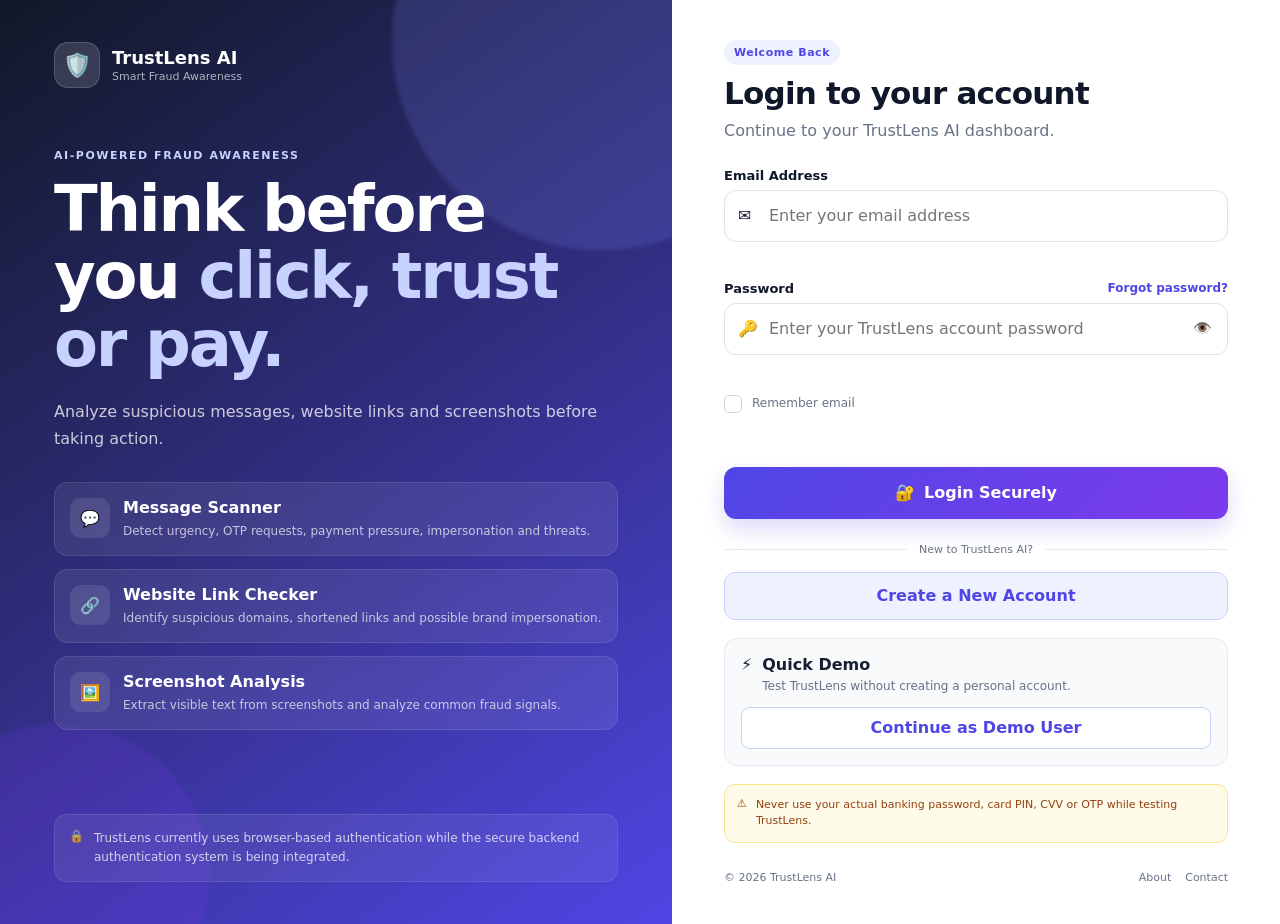
==== commit ad77ee9a: "Security cleanup and Railway deployment prep" ====
--- a/index.html
+++ b/index.html
@@ -2,6 +2,7 @@
 <html lang="en">
 
 <head>
+    <meta name="google-site-verification" content="YOwj8RVNGIVolEQWnqqVGO1lbBmVbuMF3XEw3uqnQT4" />
     <meta charset="UTF-8">
 
     <meta
@@ -359,7 +360,7 @@
                                 type="password"
                                 id="loginPassword"
                                 name="password"
-                                placeholder="Enter your password"
+                                placeholder="Enter your TrustLens account password"
                                 autocomplete="current-password"
                                 required
                             >
@@ -685,7 +686,7 @@
                             type="password"
                             id="resetPassword"
                             name="resetPassword"
-                            placeholder="Create a new password"
+                            placeholder="Create a new trust lens password"
                             autocomplete="new-password"
                             required
                         >
@@ -737,7 +738,7 @@
                             type="password"
                             id="confirmResetPassword"
                             name="confirmResetPassword"
-                            placeholder="Confirm your new password"
+                            placeholder="Confirm your new trust lenspassword"
                             autocomplete="new-password"
                             required
                         >
